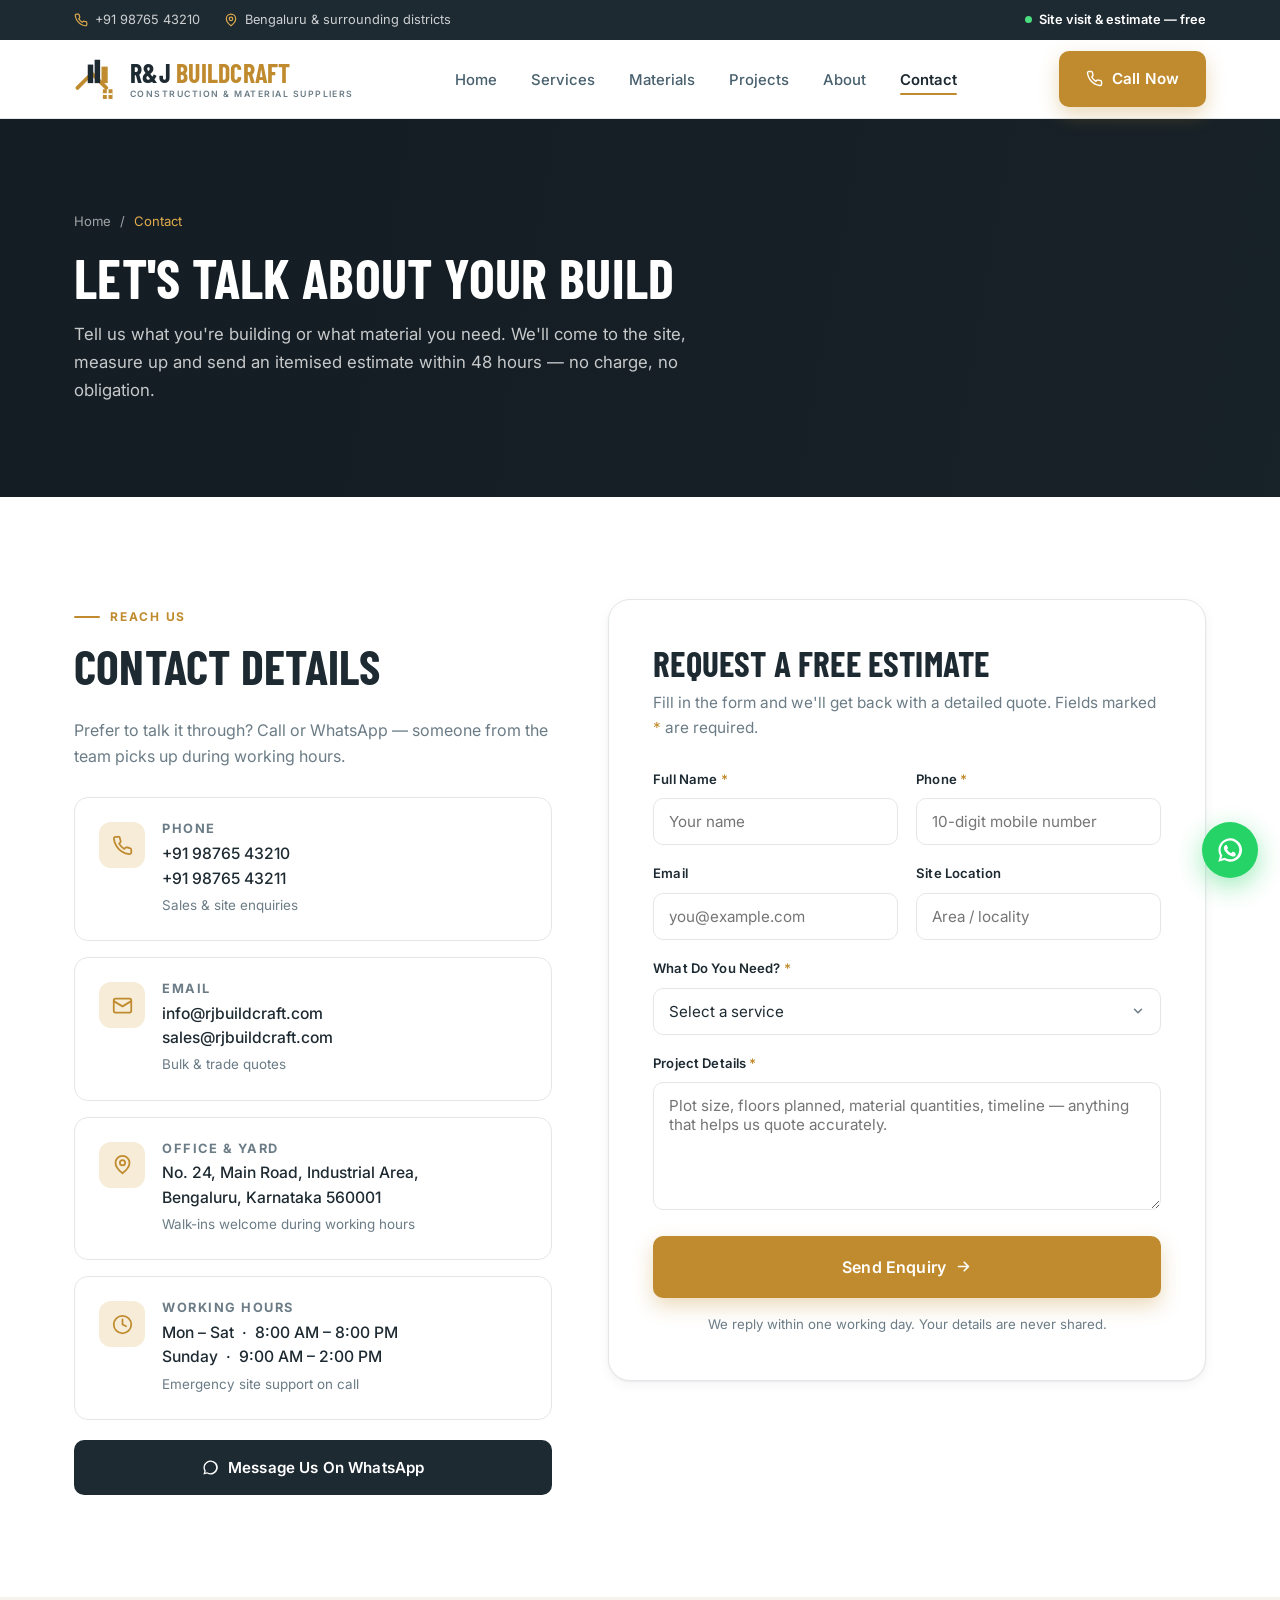
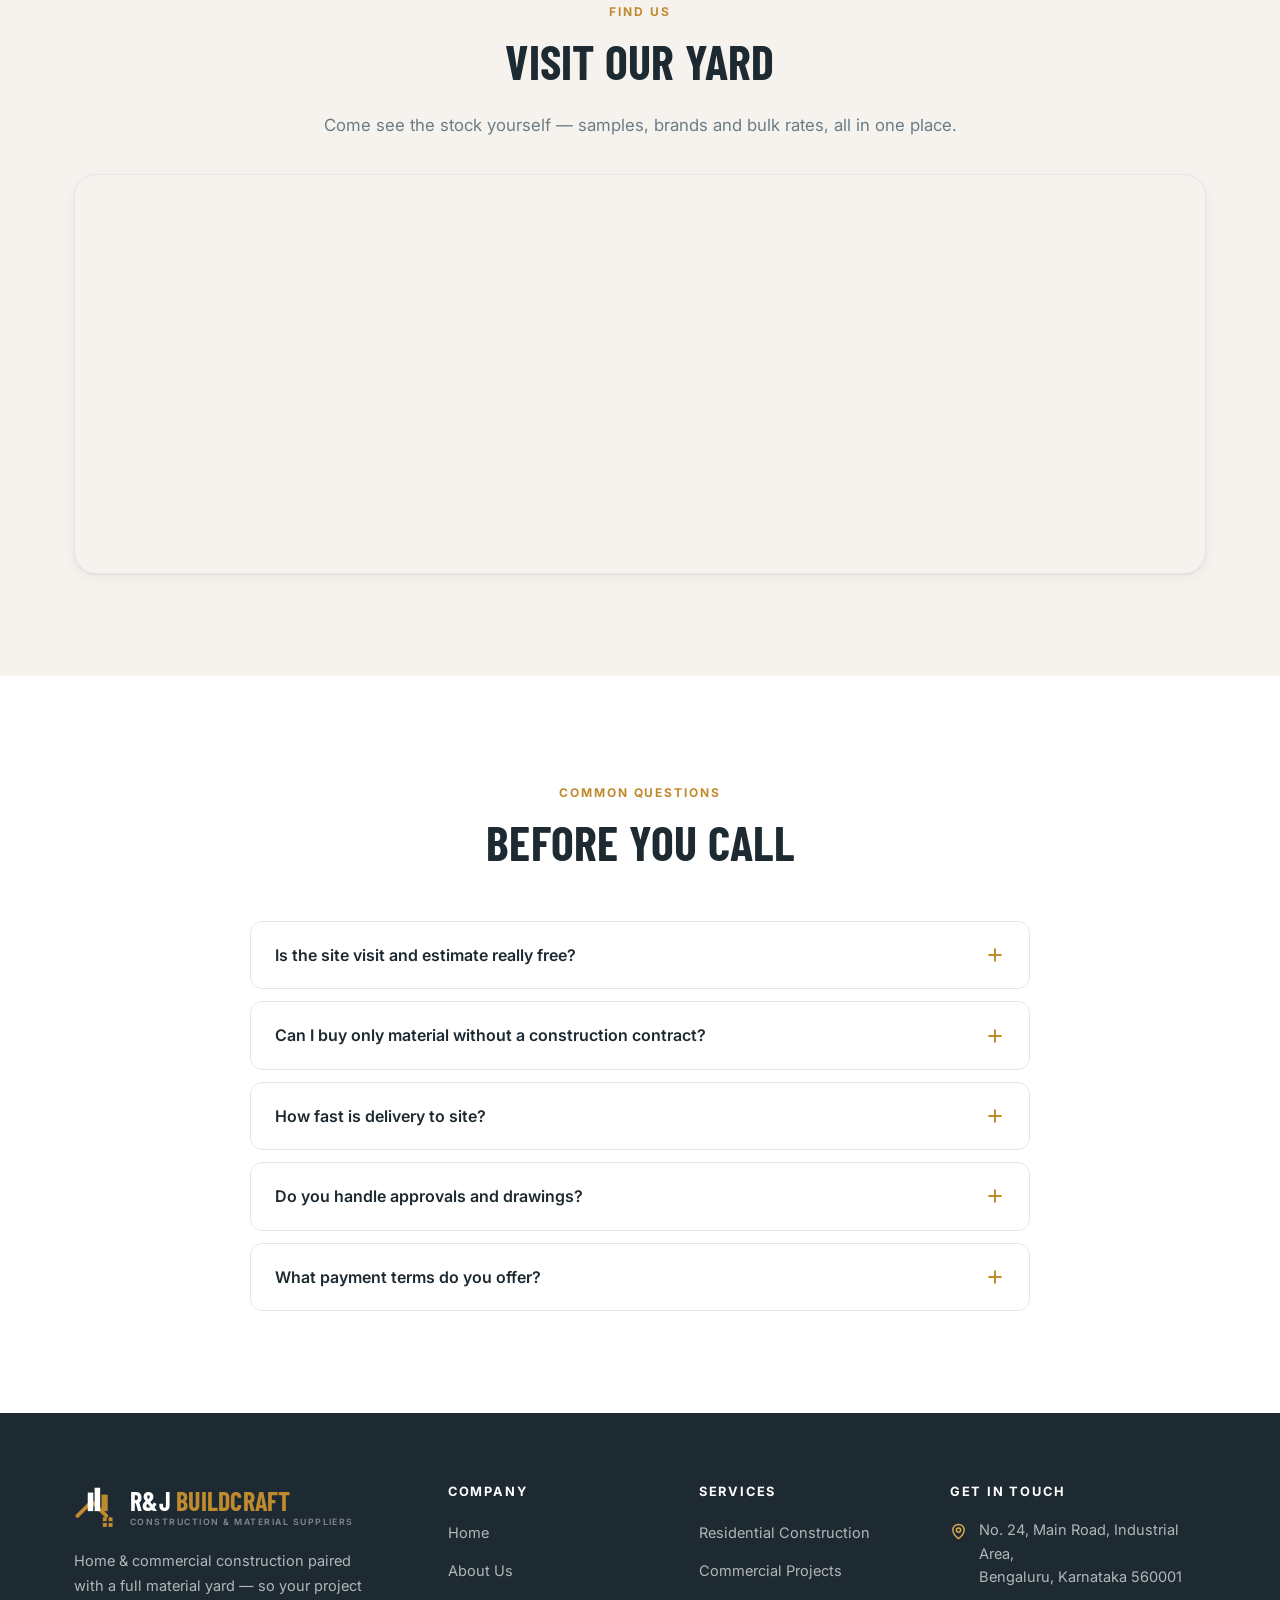
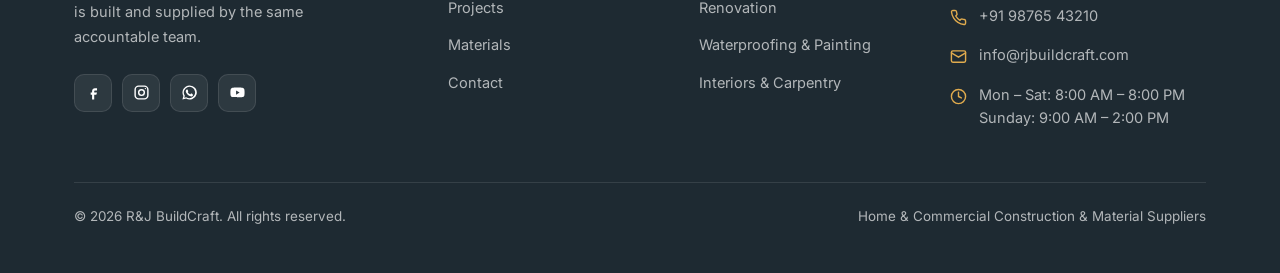
==== contact.html @ 884b58f7 "Add R&J BuildCraft static site (home + contact) Plain HTML/CSS/JS, no build step.  - index.html: her" ====
<!DOCTYPE html>
<html lang="en">
<head>
<meta charset="UTF-8">
<meta name="viewport" content="width=device-width, initial-scale=1">
<title>Contact Us | R&amp;J BuildCraft — Construction &amp; Material Suppliers</title>
<meta name="description" content="Get a free site visit and itemised estimate from R&amp;J BuildCraft. Call, WhatsApp or send us your requirement — construction and material supply across Bengaluru.">
<meta name="theme-color" content="#1E2A32">
<link rel="preconnect" href="https://fonts.googleapis.com">
<link rel="preconnect" href="https://fonts.gstatic.com" crossorigin>
<link href="https://fonts.googleapis.com/css2?family=Barlow+Condensed:wght@600;700&family=Inter:wght@400;500;600;700&display=swap" rel="stylesheet">
<link rel="stylesheet" href="css/style.css">
<link rel="icon" href="data:image/svg+xml,%3Csvg xmlns='http://www.w3.org/2000/svg' viewBox='0 0 64 64'%3E%3Crect width='64' height='64' rx='12' fill='%231E2A32'/%3E%3Cpath d='M10 46 28 26l18 20' stroke='%23C08B2E' stroke-width='6' fill='none' stroke-linejoin='round' stroke-linecap='round'/%3E%3Crect x='24' y='14' width='8' height='24' fill='%23fff'/%3E%3Crect x='36' y='20' width='8' height='18' fill='%23C08B2E'/%3E%3C/svg%3E">
</head>
<body>

<!-- ============ HEADER ============ -->
<header class="header" id="header">
  <div class="topbar">
    <div class="container">
      <div class="topbar-list">
        <a class="topbar-item" href="tel:+919876543210">
          <svg viewBox="0 0 24 24" fill="none" stroke="currentColor" stroke-width="2" stroke-linecap="round" stroke-linejoin="round"><path d="M22 16.92v3a2 2 0 0 1-2.18 2 19.79 19.79 0 0 1-8.63-3.07 19.5 19.5 0 0 1-6-6 19.79 19.79 0 0 1-3.07-8.67A2 2 0 0 1 4.11 2h3a2 2 0 0 1 2 1.72c.13.96.36 1.9.7 2.81a2 2 0 0 1-.45 2.11L8.09 9.91a16 16 0 0 0 6 6l1.27-1.27a2 2 0 0 1 2.11-.45c.9.34 1.85.57 2.81.7A2 2 0 0 1 22 16.92z"/></svg>
          +91 98765 43210
        </a>
        <span class="topbar-item">
          <svg viewBox="0 0 24 24" fill="none" stroke="currentColor" stroke-width="2" stroke-linecap="round" stroke-linejoin="round"><path d="M20 10c0 6-8 12-8 12s-8-6-8-12a8 8 0 0 1 16 0z"/><circle cx="12" cy="10" r="3"/></svg>
          Bengaluru &amp; surrounding districts
        </span>
      </div>
      <span class="topbar-badge"><span class="dot"></span> Site visit &amp; estimate — free</span>
    </div>
  </div>

  <div class="container">
    <nav class="navbar">
      <a class="logo" href="index.html" aria-label="R&amp;J BuildCraft home">
        <svg class="logo-mark" viewBox="0 0 64 64" fill="none" aria-hidden="true">
          <path d="M5 45 26 24l21 21" stroke="#C08B2E" stroke-width="5.5" stroke-linejoin="round" stroke-linecap="round"/>
          <rect x="20" y="11" width="8" height="27" fill="var(--logo-dark)"/>
          <rect x="30" y="4" width="8" height="34" fill="var(--logo-dark)"/>
          <rect x="40" y="14" width="9" height="24" fill="#C08B2E"/>
          <rect x="42" y="47" width="14" height="14" fill="#C08B2E"/>
          <path d="M49 47v14M42 54h14" stroke="#fff" stroke-width="2.5"/>
        </svg>
        <span class="logo-text">
          <span class="logo-name">R&amp;J <span>BuildCraft</span></span>
          <span class="logo-tag">Construction &amp; Material Suppliers</span>
        </span>
      </a>

      <ul class="nav" id="nav" style="list-style:none;margin:0;padding:0">
        <li><a href="index.html">Home</a></li>
        <li><a href="index.html#services">Services</a></li>
        <li><a href="index.html#materials">Materials</a></li>
        <li><a href="index.html#projects">Projects</a></li>
        <li><a href="index.html#about">About</a></li>
        <li><a href="contact.html" class="is-active">Contact</a></li>
      </ul>

      <div class="nav-actions">
        <a class="btn btn--primary" href="tel:+919876543210">
          <svg viewBox="0 0 24 24" fill="none" stroke="currentColor" stroke-width="2" stroke-linecap="round" stroke-linejoin="round"><path d="M22 16.92v3a2 2 0 0 1-2.18 2 19.79 19.79 0 0 1-8.63-3.07 19.5 19.5 0 0 1-6-6 19.79 19.79 0 0 1-3.07-8.67A2 2 0 0 1 4.11 2h3a2 2 0 0 1 2 1.72c.13.96.36 1.9.7 2.81a2 2 0 0 1-.45 2.11L8.09 9.91a16 16 0 0 0 6 6l1.27-1.27a2 2 0 0 1 2.11-.45c.9.34 1.85.57 2.81.7A2 2 0 0 1 22 16.92z"/></svg>
          Call Now
        </a>
        <button class="nav-toggle" id="navToggle" aria-label="Toggle menu" aria-expanded="false" aria-controls="nav">
          <span></span><span></span><span></span>
        </button>
      </div>
    </nav>
  </div>
</header>

<main>

<!-- ============ PAGE HERO ============ -->
<section class="page-hero">
  <div class="container">
    <nav class="crumbs" aria-label="Breadcrumb">
      <a href="index.html">Home</a> / <span>Contact</span>
    </nav>
    <h1>Let's Talk About Your Build</h1>
    <p>Tell us what you're building or what material you need. We'll come to the site, measure up and send an itemised estimate within 48 hours — no charge, no obligation.</p>
  </div>
</section>

<!-- ============ CONTACT ============ -->
<section class="section">
  <div class="container">
    <div class="contact-grid">

      <!-- Left: info -->
      <div class="reveal">
        <span class="eyebrow">Reach Us</span>
        <h2>Contact Details</h2>
        <p style="color:var(--muted);margin-bottom:28px">Prefer to talk it through? Call or WhatsApp — someone from the team picks up during working hours.</p>

        <div class="info-cards">
          <div class="info-card">
            <span class="info-ico"><svg viewBox="0 0 24 24" fill="none" stroke="currentColor" stroke-width="2" stroke-linecap="round" stroke-linejoin="round"><path d="M22 16.92v3a2 2 0 0 1-2.18 2 19.79 19.79 0 0 1-8.63-3.07 19.5 19.5 0 0 1-6-6 19.79 19.79 0 0 1-3.07-8.67A2 2 0 0 1 4.11 2h3a2 2 0 0 1 2 1.72c.13.96.36 1.9.7 2.81a2 2 0 0 1-.45 2.11L8.09 9.91a16 16 0 0 0 6 6l1.27-1.27a2 2 0 0 1 2.11-.45c.9.34 1.85.57 2.81.7A2 2 0 0 1 22 16.92z"/></svg></span>
            <div>
              <h3>Phone</h3>
              <a href="tel:+919876543210">+91 98765 43210</a>
              <a href="tel:+919876543211">+91 98765 43211</a>
              <small>Sales &amp; site enquiries</small>
            </div>
          </div>

          <div class="info-card">
            <span class="info-ico"><svg viewBox="0 0 24 24" fill="none" stroke="currentColor" stroke-width="2" stroke-linecap="round" stroke-linejoin="round"><rect x="2" y="4" width="20" height="16" rx="2"/><path d="m2 7 10 6 10-6"/></svg></span>
            <div>
              <h3>Email</h3>
              <a href="mailto:info@rjbuildcraft.com">info@rjbuildcraft.com</a>
              <a href="mailto:sales@rjbuildcraft.com">sales@rjbuildcraft.com</a>
              <small>Bulk &amp; trade quotes</small>
            </div>
          </div>

          <div class="info-card">
            <span class="info-ico"><svg viewBox="0 0 24 24" fill="none" stroke="currentColor" stroke-width="2" stroke-linecap="round" stroke-linejoin="round"><path d="M20 10c0 6-8 12-8 12s-8-6-8-12a8 8 0 0 1 16 0z"/><circle cx="12" cy="10" r="3"/></svg></span>
            <div>
              <h3>Office &amp; Yard</h3>
              <p>No. 24, Main Road, Industrial Area,<br>Bengaluru, Karnataka 560001</p>
              <small>Walk-ins welcome during working hours</small>
            </div>
          </div>

          <div class="info-card">
            <span class="info-ico"><svg viewBox="0 0 24 24" fill="none" stroke="currentColor" stroke-width="2" stroke-linecap="round" stroke-linejoin="round"><circle cx="12" cy="12" r="10"/><path d="M12 6v6l4 2"/></svg></span>
            <div>
              <h3>Working Hours</h3>
              <p>Mon – Sat &nbsp;·&nbsp; 8:00 AM – 8:00 PM<br>Sunday &nbsp;·&nbsp; 9:00 AM – 2:00 PM</p>
              <small>Emergency site support on call</small>
            </div>
          </div>
        </div>

        <a class="btn btn--dark btn--block" href="https://wa.me/919876543210?text=Hi%20R%26J%20BuildCraft%2C%20I%27d%20like%20an%20estimate." target="_blank" rel="noopener" style="margin-top:20px">
          <svg viewBox="0 0 24 24" fill="currentColor"><path d="M12 2a10 10 0 0 0-8.6 15L2 22l5.2-1.4A10 10 0 1 0 12 2zm0 18a8 8 0 0 1-4.1-1.1l-.3-.2-3 .8.8-2.9-.2-.3A8 8 0 1 1 12 20z"/></svg>
          Message Us On WhatsApp
        </a>
      </div>

      <!-- Right: form -->
      <div class="form-wrap reveal">
        <div class="form-success" id="formSuccess" role="status">
          <svg viewBox="0 0 24 24" fill="none" stroke="currentColor" stroke-width="2" stroke-linecap="round" stroke-linejoin="round"><circle cx="12" cy="12" r="10"/><path d="m8 12 3 3 5-6"/></svg>
          <h3>Enquiry Received</h3>
          <p>Thanks — we've got your details. Our team will call you back within one working day.</p>
        </div>

        <h2>Request A Free Estimate</h2>
        <p>Fill in the form and we'll get back with a detailed quote. Fields marked <span style="color:var(--gold)">*</span> are required.</p>

        <form id="enquiryForm" novalidate>
          <div class="form-row">
            <div class="field">
              <label for="name">Full Name <span class="req">*</span></label>
              <input type="text" id="name" name="name" placeholder="Your name" autocomplete="name">
              <span class="err">Please enter your name.</span>
            </div>
            <div class="field">
              <label for="phone">Phone <span class="req">*</span></label>
              <input type="tel" id="phone" name="phone" placeholder="10-digit mobile number" autocomplete="tel">
              <span class="err">Enter a valid 10-digit mobile number.</span>
            </div>
          </div>

          <div class="form-row">
            <div class="field">
              <label for="email">Email</label>
              <input type="email" id="email" name="email" placeholder="you@example.com" autocomplete="email">
              <span class="err">That email doesn't look right.</span>
            </div>
            <div class="field">
              <label for="location">Site Location</label>
              <input type="text" id="location" name="location" placeholder="Area / locality">
              <span class="err">Please enter a location.</span>
            </div>
          </div>

          <div class="field">
            <label for="service">What Do You Need? <span class="req">*</span></label>
            <select id="service" name="service">
              <option value="">Select a service</option>
              <optgroup label="Construction">
                <option>Residential Construction</option>
                <option>Commercial Project</option>
                <option>Renovation &amp; Remodelling</option>
                <option>Waterproofing &amp; Painting</option>
                <option>Electrical &amp; Plumbing</option>
                <option>Interiors &amp; Carpentry</option>
              </optgroup>
              <optgroup label="Material Supply">
                <option>Cement</option>
                <option>Tiling</option>
                <option>Paint &amp; Primers</option>
                <option>Waterproofing Chemicals</option>
                <option>Plywood, MDF &amp; HDHMR</option>
                <option>Adhesives &amp; Fevicol</option>
                <option>Wires, MCB &amp; DB Boards</option>
                <option>Kitchen Sinks &amp; Faucets</option>
                <option>Sanitary &amp; Bath Fittings</option>
                <option>Switches &amp; Sockets</option>
                <option>Hinges, Channels &amp; Handles</option>
                <option>Kitchen Systems &amp; Accessories</option>
                <option>Wardrobe &amp; Bed Fittings</option>
                <option>Door Locks &amp; Hardware</option>
                <option>Conduits &amp; GI Boxes</option>
                <option>Lighting</option>
                <option>CPVC Pipes &amp; Overhead Tanks</option>
                <option>Ceiling Fans &amp; Exhaust</option>
                <option>Power Tools &amp; Accessories</option>
                <option>CCTV &amp; Surveillance</option>
                <option>Appliances &amp; Power Backup</option>
                <option>General Hardware &amp; Tools</option>
                <option>Safety Tools &amp; Workwear</option>
                <option>Glass Door Hardware</option>
              </optgroup>
              <option>Something else</option>
            </select>
            <span class="err">Please choose what you need.</span>
          </div>

          <div class="field">
            <label for="message">Project Details <span class="req">*</span></label>
            <textarea id="message" name="message" placeholder="Plot size, floors planned, material quantities, timeline — anything that helps us quote accurately."></textarea>
            <span class="err">Tell us a little about the requirement.</span>
          </div>

          <button type="submit" class="btn btn--primary btn--lg btn--block" id="submitBtn">
            Send Enquiry
            <svg viewBox="0 0 24 24" fill="none" stroke="currentColor" stroke-width="2.4" stroke-linecap="round" stroke-linejoin="round"><path d="M5 12h14M13 6l6 6-6 6"/></svg>
          </button>
          <p class="form-note">We reply within one working day. Your details are never shared.</p>
        </form>
      </div>
    </div>
  </div>
</section>

<!-- ============ MAP ============ -->
<section class="section section--sand" style="padding-top:0;padding-bottom:clamp(64px,8vw,110px)">
  <div class="container">
    <div class="section-head center reveal" style="margin-bottom:34px">
      <span class="eyebrow">Find Us</span>
      <h2>Visit Our Yard</h2>
      <p>Come see the stock yourself — samples, brands and bulk rates, all in one place.</p>
    </div>
    <div class="map-wrap reveal">
      <iframe
        title="R&amp;J BuildCraft location map"
        src="https://www.google.com/maps?q=Bengaluru%2C%20Karnataka&output=embed"
        loading="lazy"
        referrerpolicy="no-referrer-when-downgrade"></iframe>
    </div>
  </div>
</section>

<!-- ============ FAQ ============ -->
<section class="section">
  <div class="container">
    <div class="section-head center reveal">
      <span class="eyebrow">Common Questions</span>
      <h2>Before You Call</h2>
    </div>

    <div class="faq reveal">
      <div class="faq-item">
        <button class="faq-q" type="button">
          Is the site visit and estimate really free?
          <svg viewBox="0 0 24 24" fill="none" stroke="currentColor" stroke-width="2.4" stroke-linecap="round"><path d="M12 5v14M5 12h14"/></svg>
        </button>
        <div class="faq-a"><p>Yes. We visit the site, take measurements and send a full itemised estimate at no cost. You only pay once you decide to go ahead.</p></div>
      </div>

      <div class="faq-item">
        <button class="faq-q" type="button">
          Can I buy only material without a construction contract?
          <svg viewBox="0 0 24 24" fill="none" stroke="currentColor" stroke-width="2.4" stroke-linecap="round"><path d="M12 5v14M5 12h14"/></svg>
        </button>
        <div class="faq-a"><p>Absolutely. All 24 categories are available for standalone supply, whether it's a single bag of cement or a full-site monthly contract. Contractors get dedicated bulk slabs.</p></div>
      </div>

      <div class="faq-item">
        <button class="faq-q" type="button">
          How fast is delivery to site?
          <svg viewBox="0 0 24 24" fill="none" stroke="currentColor" stroke-width="2.4" stroke-linecap="round"><path d="M12 5v14M5 12h14"/></svg>
        </button>
        <div class="faq-a"><p>Within the city, orders placed before 3 PM usually reach site the same day. Outside the city limits it's next working day. Large or made-to-order items are confirmed at the time of booking.</p></div>
      </div>

      <div class="faq-item">
        <button class="faq-q" type="button">
          Do you handle approvals and drawings?
          <svg viewBox="0 0 24 24" fill="none" stroke="currentColor" stroke-width="2.4" stroke-linecap="round"><path d="M12 5v14M5 12h14"/></svg>
        </button>
        <div class="faq-a"><p>We work with empanelled architects and structural engineers for drawings, and we can coordinate the local authority approval process on your behalf as part of a turnkey contract.</p></div>
      </div>

      <div class="faq-item">
        <button class="faq-q" type="button">
          What payment terms do you offer?
          <svg viewBox="0 0 24 24" fill="none" stroke="currentColor" stroke-width="2.4" stroke-linecap="round"><path d="M12 5v14M5 12h14"/></svg>
        </button>
        <div class="faq-a"><p>Construction contracts run on stage-wise milestone payments agreed upfront. Material supply is pay-on-delivery, with credit terms available for registered trade accounts.</p></div>
      </div>
    </div>
  </div>
</section>

</main>

<!-- ============ FOOTER ============ -->
<footer class="footer">
  <div class="container">
    <div class="footer-grid">
      <div>
        <a class="logo" href="index.html">
          <svg class="logo-mark" viewBox="0 0 64 64" fill="none" aria-hidden="true">
            <path d="M5 45 26 24l21 21" stroke="#C08B2E" stroke-width="5.5" stroke-linejoin="round" stroke-linecap="round"/>
            <rect x="20" y="11" width="8" height="27" fill="var(--logo-dark)"/>
            <rect x="30" y="4" width="8" height="34" fill="var(--logo-dark)"/>
            <rect x="40" y="14" width="9" height="24" fill="#C08B2E"/>
            <rect x="42" y="47" width="14" height="14" fill="#C08B2E"/>
            <path d="M49 47v14M42 54h14" stroke="#1E2A32" stroke-width="2.5"/>
          </svg>
          <span class="logo-text">
            <span class="logo-name">R&amp;J <span>BuildCraft</span></span>
            <span class="logo-tag">Construction &amp; Material Suppliers</span>
          </span>
        </a>
        <p class="footer-about">Home &amp; commercial construction paired with a full material yard — so your project is built and supplied by the same accountable team.</p>
        <div class="socials">
          <a href="#" aria-label="Facebook"><svg viewBox="0 0 24 24" fill="currentColor"><path d="M14 9h3V6h-3c-2.2 0-4 1.8-4 4v2H8v3h2v7h3v-7h3l1-3h-4v-2c0-.6.4-1 1-1z"/></svg></a>
          <a href="#" aria-label="Instagram"><svg viewBox="0 0 24 24" fill="none" stroke="currentColor" stroke-width="2"><rect x="3" y="3" width="18" height="18" rx="5"/><circle cx="12" cy="12" r="4"/><circle cx="17.5" cy="6.5" r="1" fill="currentColor" stroke="none"/></svg></a>
          <a href="https://wa.me/919876543210" aria-label="WhatsApp"><svg viewBox="0 0 24 24" fill="currentColor"><path d="M12 2a10 10 0 0 0-8.6 15L2 22l5.2-1.4A10 10 0 1 0 12 2zm0 18a8 8 0 0 1-4.1-1.1l-.3-.2-3 .8.8-2.9-.2-.3A8 8 0 1 1 12 20zm4.4-5.8c-.2-.1-1.4-.7-1.6-.8s-.4-.1-.6.1-.6.8-.8 1-.3.2-.6 0a6.6 6.6 0 0 1-3.2-2.8c-.2-.4.2-.4.6-1.2.1-.1 0-.3 0-.4l-.8-1.9c-.2-.4-.4-.4-.6-.4h-.5a1 1 0 0 0-.7.3 3 3 0 0 0-.9 2.2 5.2 5.2 0 0 0 1.1 2.7 11.8 11.8 0 0 0 4.5 4c1.5.6 2.1.7 2.9.6a2.5 2.5 0 0 0 1.6-1.2 2 2 0 0 0 .1-1.1c0-.1-.2-.2-.5-.3z"/></svg></a>
          <a href="#" aria-label="YouTube"><svg viewBox="0 0 24 24" fill="currentColor"><path d="M22 12s0-3.2-.4-4.7a2.5 2.5 0 0 0-1.8-1.8C18.3 5 12 5 12 5s-6.3 0-7.8.5a2.5 2.5 0 0 0-1.8 1.8C2 8.8 2 12 2 12s0 3.2.4 4.7a2.5 2.5 0 0 0 1.8 1.8C5.7 19 12 19 12 19s6.3 0 7.8-.5a2.5 2.5 0 0 0 1.8-1.8C22 15.2 22 12 22 12zM10 15V9l5 3z"/></svg></a>
        </div>
      </div>

      <div>
        <h4>Company</h4>
        <ul class="footer-links">
          <li><a href="index.html">Home</a></li>
          <li><a href="index.html#about">About Us</a></li>
          <li><a href="index.html#projects">Projects</a></li>
          <li><a href="index.html#materials">Materials</a></li>
          <li><a href="contact.html">Contact</a></li>
        </ul>
      </div>

      <div>
        <h4>Services</h4>
        <ul class="footer-links">
          <li><a href="index.html#services">Residential Construction</a></li>
          <li><a href="index.html#services">Commercial Projects</a></li>
          <li><a href="index.html#services">Renovation</a></li>
          <li><a href="index.html#services">Waterproofing &amp; Painting</a></li>
          <li><a href="index.html#services">Interiors &amp; Carpentry</a></li>
        </ul>
      </div>

      <div>
        <h4>Get In Touch</h4>
        <ul class="footer-contact">
          <li>
            <svg viewBox="0 0 24 24" fill="none" stroke="currentColor" stroke-width="2" stroke-linecap="round" stroke-linejoin="round"><path d="M20 10c0 6-8 12-8 12s-8-6-8-12a8 8 0 0 1 16 0z"/><circle cx="12" cy="10" r="3"/></svg>
            <span>No. 24, Main Road, Industrial Area,<br>Bengaluru, Karnataka 560001</span>
          </li>
          <li>
            <svg viewBox="0 0 24 24" fill="none" stroke="currentColor" stroke-width="2" stroke-linecap="round" stroke-linejoin="round"><path d="M22 16.92v3a2 2 0 0 1-2.18 2 19.79 19.79 0 0 1-8.63-3.07 19.5 19.5 0 0 1-6-6 19.79 19.79 0 0 1-3.07-8.67A2 2 0 0 1 4.11 2h3a2 2 0 0 1 2 1.72c.13.96.36 1.9.7 2.81a2 2 0 0 1-.45 2.11L8.09 9.91a16 16 0 0 0 6 6l1.27-1.27a2 2 0 0 1 2.11-.45c.9.34 1.85.57 2.81.7A2 2 0 0 1 22 16.92z"/></svg>
            <a href="tel:+919876543210">+91 98765 43210</a>
          </li>
          <li>
            <svg viewBox="0 0 24 24" fill="none" stroke="currentColor" stroke-width="2" stroke-linecap="round" stroke-linejoin="round"><rect x="2" y="4" width="20" height="16" rx="2"/><path d="m2 7 10 6 10-6"/></svg>
            <a href="mailto:info@rjbuildcraft.com">info@rjbuildcraft.com</a>
          </li>
          <li>
            <svg viewBox="0 0 24 24" fill="none" stroke="currentColor" stroke-width="2" stroke-linecap="round" stroke-linejoin="round"><circle cx="12" cy="12" r="10"/><path d="M12 6v6l4 2"/></svg>
            <span>Mon – Sat: 8:00 AM – 8:00 PM<br>Sunday: 9:00 AM – 2:00 PM</span>
          </li>
        </ul>
      </div>
    </div>

    <div class="footer-bottom">
      <span>&copy; <span id="year">2026</span> R&amp;J BuildCraft. All rights reserved.</span>
      <span>Home &amp; Commercial Construction &amp; Material Suppliers</span>
    </div>
  </div>
</footer>

<a class="float-wa" href="https://wa.me/919876543210?text=Hi%20R%26J%20BuildCraft%2C%20I%27d%20like%20an%20estimate." target="_blank" rel="noopener" aria-label="Chat on WhatsApp">
  <svg viewBox="0 0 24 24" fill="currentColor"><path d="M12 2a10 10 0 0 0-8.6 15L2 22l5.2-1.4A10 10 0 1 0 12 2zm0 18a8 8 0 0 1-4.1-1.1l-.3-.2-3 .8.8-2.9-.2-.3A8 8 0 1 1 12 20zm4.4-5.8c-.2-.1-1.4-.7-1.6-.8s-.4-.1-.6.1-.6.8-.8 1-.3.2-.6 0a6.6 6.6 0 0 1-3.2-2.8c-.2-.4.2-.4.6-1.2.1-.1 0-.3 0-.4l-.8-1.9c-.2-.4-.4-.4-.6-.4h-.5a1 1 0 0 0-.7.3 3 3 0 0 0-.9 2.2 5.2 5.2 0 0 0 1.1 2.7 11.8 11.8 0 0 0 4.5 4c1.5.6 2.1.7 2.9.6a2.5 2.5 0 0 0 1.6-1.2 2 2 0 0 0 .1-1.1c0-.1-.2-.2-.5-.3z"/></svg>
</a>

<script src="js/main.js"></script>
</body>
</html>
---- css/style.css ----
/* ==========================================================================
   R&J BuildCraft — Home & Commercial Construction & Material Suppliers
   ========================================================================== */

/* ---------- Tokens ---------- */
:root{
  --ink:#1E2A32;
  --ink-2:#2C3B45;
  --ink-3:#48606E;
  --muted:#6B7C86;
  --line:#E3E7EA;
  --sand:#F6F3EE;
  --sand-2:#FBF9F6;
  --white:#FFFFFF;

  --gold:#C08B2E;
  --gold-2:#E0AB4E;
  --gold-soft:#F7ECD8;

  --radius:14px;
  --radius-lg:22px;
  --shadow-sm:0 1px 2px rgba(30,42,50,.06), 0 4px 12px rgba(30,42,50,.05);
  --shadow:0 4px 10px rgba(30,42,50,.06), 0 18px 40px rgba(30,42,50,.10);
  --shadow-lg:0 10px 24px rgba(30,42,50,.10), 0 30px 70px rgba(30,42,50,.14);

  --container:1180px;
  --header-h:78px;

  --sans:'Inter', -apple-system, BlinkMacSystemFont, 'Segoe UI', Roboto, Helvetica, Arial, sans-serif;
  --display:'Barlow Condensed', 'Inter', -apple-system, BlinkMacSystemFont, sans-serif;

  --ease:cubic-bezier(.22,.61,.36,1);
}

*,*::before,*::after{box-sizing:border-box}

html{scroll-behavior:smooth; -webkit-text-size-adjust:100%}

body{
  margin:0;
  font-family:var(--sans);
  font-size:16px;
  line-height:1.65;
  color:var(--ink-2);
  background:var(--white);
  -webkit-font-smoothing:antialiased;
  overflow-x:hidden;
}

img{max-width:100%; display:block}
a{color:inherit; text-decoration:none}
button{font:inherit; cursor:pointer}

h1,h2,h3,h4{
  font-family:var(--display);
  color:var(--ink);
  font-weight:700;
  line-height:1.08;
  letter-spacing:.005em;
  margin:0 0 .5em;
  text-transform:uppercase;
}
h1{font-size:clamp(2.6rem, 6vw, 4.4rem)}
h2{font-size:clamp(2rem, 4vw, 3rem)}
h3{font-size:1.3rem; text-transform:none; letter-spacing:0; font-family:var(--sans); font-weight:700}
p{margin:0 0 1rem}

::selection{background:var(--gold); color:#fff}

/* ---------- Layout helpers ---------- */
.container{
  width:100%;
  max-width:var(--container);
  margin-inline:auto;
  padding-inline:24px;
}
.section{padding-block:clamp(64px, 8vw, 110px)}
.section--sand{background:var(--sand)}
.section--tint{background:linear-gradient(180deg,#fff 0%, var(--sand-2) 100%)}

.eyebrow{
  display:inline-flex; align-items:center; gap:10px;
  font-size:.75rem; font-weight:700; letter-spacing:.16em; text-transform:uppercase;
  color:var(--gold); margin-bottom:14px;
}
.eyebrow::before{content:""; width:26px; height:2px; background:var(--gold); border-radius:2px}

.section-head{max-width:660px; margin-bottom:52px}
.section-head.center{margin-inline:auto; text-align:center}
.section-head.center .eyebrow::before{display:none}
.section-head p{color:var(--muted); font-size:1.05rem; margin-bottom:0}

.lead{font-size:1.1rem; color:var(--ink-3)}

/* ---------- Buttons ---------- */
.btn{
  display:inline-flex; align-items:center; justify-content:center; gap:9px;
  padding:14px 26px;
  border-radius:10px;
  border:1.5px solid transparent;
  font-weight:600; font-size:.95rem; letter-spacing:.01em;
  transition:transform .25s var(--ease), box-shadow .25s var(--ease), background .2s, color .2s, border-color .2s;
  white-space:nowrap;
}
.btn svg{width:17px; height:17px; flex:none}
.btn:hover{transform:translateY(-2px)}
.btn--primary{background:var(--gold); color:#fff; box-shadow:0 8px 20px rgba(192,139,46,.32)}
.btn--primary:hover{background:#AE7C25; box-shadow:0 12px 28px rgba(192,139,46,.4)}
.btn--dark{background:var(--ink); color:#fff}
.btn--dark:hover{background:#121b21}
.btn--ghost{border-color:rgba(255,255,255,.4); color:#fff}
.btn--ghost:hover{background:rgba(255,255,255,.12); border-color:#fff}
.btn--outline{border-color:var(--line); color:var(--ink); background:#fff}
.btn--outline:hover{border-color:var(--gold); color:var(--gold)}
.btn--lg{padding:17px 34px; font-size:1rem}
.btn--block{width:100%}

/* ---------- Header ---------- */
.header{
  position:sticky; top:0; z-index:100;
  background:rgba(255,255,255,.92);
  backdrop-filter:saturate(180%) blur(14px);
  -webkit-backdrop-filter:saturate(180%) blur(14px);
  border-bottom:1px solid var(--line);
  transition:box-shadow .3s var(--ease);
}
.header.is-stuck{box-shadow:0 6px 24px rgba(30,42,50,.09)}

.topbar{
  background:var(--ink);
  color:rgba(255,255,255,.78);
  font-size:.8rem;
}
.topbar .container{
  display:flex; align-items:center; justify-content:space-between; gap:18px;
  min-height:40px; flex-wrap:wrap;
}
.topbar a{transition:color .2s}
.topbar a:hover{color:var(--gold-2)}
.topbar-list{display:flex; align-items:center; gap:24px; flex-wrap:wrap}
.topbar-item{display:inline-flex; align-items:center; gap:7px}
.topbar-item svg{width:14px; height:14px; color:var(--gold-2); flex:none}
.topbar-badge{
  display:inline-flex; align-items:center; gap:7px;
  color:#fff; font-weight:600;
}
.topbar-badge .dot{
  width:7px; height:7px; border-radius:50%; background:#4ADE80;
  box-shadow:0 0 0 0 rgba(74,222,128,.7); animation:pulse 2s infinite;
}
@keyframes pulse{
  70%{box-shadow:0 0 0 8px rgba(74,222,128,0)}
  100%{box-shadow:0 0 0 0 rgba(74,222,128,0)}
}

.navbar{
  display:flex; align-items:center; justify-content:space-between; gap:20px;
  min-height:var(--header-h);
}

/* Logo */
.logo{display:flex; align-items:center; gap:12px}
.logo-mark{width:44px; height:44px; flex:none}
.logo-text{display:flex; flex-direction:column; line-height:1}
.logo-name{
  font-family:var(--display); font-size:1.62rem; font-weight:700;
  text-transform:uppercase; letter-spacing:.01em; color:var(--ink);
}
.logo-name span{color:var(--gold)}
.logo-tag{
  font-size:.545rem; letter-spacing:.17em; text-transform:uppercase;
  color:var(--muted); font-weight:600; margin-top:4px;
}

/* Nav */
.nav{display:flex; align-items:center; gap:4px}
.nav a{
  position:relative;
  padding:10px 15px; border-radius:8px;
  font-size:.93rem; font-weight:500; color:var(--ink-3);
  transition:color .2s, background .2s;
}
.nav a::after{
  content:""; position:absolute; left:15px; right:15px; bottom:4px; height:2px;
  background:var(--gold); border-radius:2px;
  transform:scaleX(0); transform-origin:left; transition:transform .28s var(--ease);
}
.nav a:hover{color:var(--ink)}
.nav a:hover::after,
.nav a.is-active::after{transform:scaleX(1)}
.nav a.is-active{color:var(--ink); font-weight:600}

.nav-actions{display:flex; align-items:center; gap:12px}

.nav-toggle{
  display:none; width:44px; height:44px;
  border:1px solid var(--line); border-radius:10px; background:#fff;
  align-items:center; justify-content:center; flex-direction:column; gap:5px;
}
.nav-toggle span{
  display:block; width:19px; height:2px; background:var(--ink); border-radius:2px;
  transition:transform .3s var(--ease), opacity .2s;
}
.nav-toggle.is-open span:nth-child(1){transform:translateY(7px) rotate(45deg)}
.nav-toggle.is-open span:nth-child(2){opacity:0}
.nav-toggle.is-open span:nth-child(3){transform:translateY(-7px) rotate(-45deg)}

/* ---------- Hero ---------- */
.hero{
  position:relative;
  min-height:clamp(560px, 82vh, 760px);
  display:flex; align-items:center;
  background:var(--ink);
  color:#fff;
  overflow:hidden;
}
.hero-bg{
  position:absolute; inset:0;
  background:
    linear-gradient(105deg, rgba(20,29,35,.96) 0%, rgba(20,29,35,.86) 42%, rgba(20,29,35,.52) 100%),
    url('https://images.unsplash.com/photo-1541888946425-d81bb19240f5?auto=format&fit=crop&w=1920&q=80') center/cover no-repeat,
    var(--ink);
}
.hero-grid-lines{
  position:absolute; inset:0; opacity:.35;
  background-image:
    linear-gradient(rgba(255,255,255,.05) 1px, transparent 1px),
    linear-gradient(90deg, rgba(255,255,255,.05) 1px, transparent 1px);
  background-size:64px 64px;
  mask-image:linear-gradient(90deg,#000 0%, transparent 70%);
  -webkit-mask-image:linear-gradient(90deg,#000 0%, transparent 70%);
}
.hero .container{position:relative; z-index:2; padding-block:70px}
.hero-inner{max-width:720px}
.hero h1{color:#fff; margin-bottom:22px}
.hero h1 em{font-style:normal; color:var(--gold-2); display:block}
.hero-sub{
  font-size:1.12rem; color:rgba(255,255,255,.78);
  max-width:560px; margin-bottom:34px;
}
.hero-pill{
  display:inline-flex; align-items:center; gap:10px;
  padding:8px 16px 8px 10px; border-radius:100px;
  background:rgba(255,255,255,.08); border:1px solid rgba(255,255,255,.16);
  font-size:.82rem; font-weight:600; letter-spacing:.04em; color:#fff;
  margin-bottom:26px; backdrop-filter:blur(6px);
}
.hero-pill b{
  background:var(--gold); color:#fff; padding:3px 10px; border-radius:100px;
  font-size:.7rem; letter-spacing:.09em; text-transform:uppercase;
}
.hero-cta{display:flex; flex-wrap:wrap; gap:14px; margin-bottom:46px}
.hero-points{
  display:flex; flex-wrap:wrap; gap:12px 30px;
  padding-top:30px; border-top:1px solid rgba(255,255,255,.14);
}
.hero-point{
  display:flex; align-items:center; gap:9px;
  font-size:.92rem; color:rgba(255,255,255,.85);
}
.hero-point svg{width:18px; height:18px; color:var(--gold-2); flex:none}

/* ---------- Stats strip ---------- */
.stats{
  position:relative; z-index:5;
  margin-top:-56px;
}
.stats-grid{
  display:grid; grid-template-columns:repeat(4,1fr);
  background:#fff; border-radius:var(--radius-lg);
  box-shadow:var(--shadow-lg);
  overflow:hidden;
}
.stat{padding:34px 26px; text-align:center; border-right:1px solid var(--line)}
.stat:last-child{border-right:0}
.stat-num{
  font-family:var(--display); font-size:2.9rem; font-weight:700;
  color:var(--ink); line-height:1;
}
.stat-num span{color:var(--gold)}
.stat-label{
  font-size:.78rem; letter-spacing:.11em; text-transform:uppercase;
  color:var(--muted); font-weight:600; margin-top:9px;
}

/* ---------- About ---------- */
.about-grid{
  display:grid; grid-template-columns:1.05fr 1fr; gap:64px; align-items:center;
}
.about-media{position:relative}
.about-img{
  border-radius:var(--radius-lg); overflow:hidden;
  box-shadow:var(--shadow-lg);
  aspect-ratio:4/3.4;
  background:var(--ink-3) url('https://images.unsplash.com/photo-1503387762-592deb58ef4e?auto=format&fit=crop&w=1200&q=80') center/cover no-repeat;
}
.about-badge{
  position:absolute; right:-18px; bottom:-26px;
  background:var(--gold); color:#fff;
  padding:24px 28px; border-radius:var(--radius);
  box-shadow:0 18px 40px rgba(192,139,46,.38);
  max-width:210px;
}
.about-badge .n{
  font-family:var(--display); font-size:2.6rem; line-height:1; font-weight:700;
}
.about-badge .t{font-size:.82rem; line-height:1.4; opacity:.95; margin-top:6px}

.check-list{list-style:none; margin:26px 0 30px; padding:0; display:grid; gap:14px}
.check-list li{display:flex; gap:13px; align-items:flex-start; font-size:.98rem}
.check-list svg{
  width:21px; height:21px; flex:none; margin-top:2px; color:var(--gold);
}
.check-list b{color:var(--ink); display:block; font-size:1rem}
.check-list span{color:var(--muted); font-size:.9rem}

/* ---------- Service cards ---------- */
.cards{display:grid; grid-template-columns:repeat(3,1fr); gap:26px}
.card{
  position:relative;
  background:#fff; border:1px solid var(--line); border-radius:var(--radius-lg);
  padding:34px 30px 32px;
  transition:transform .35s var(--ease), box-shadow .35s var(--ease), border-color .3s;
  overflow:hidden;
}
.card::before{
  content:""; position:absolute; top:0; left:0; right:0; height:3px;
  background:linear-gradient(90deg, var(--gold), var(--gold-2));
  transform:scaleX(0); transform-origin:left;
  transition:transform .4s var(--ease);
}
.card:hover{transform:translateY(-6px); box-shadow:var(--shadow); border-color:transparent}
.card:hover::before{transform:scaleX(1)}
.card-icon{
  width:56px; height:56px; border-radius:14px;
  background:var(--gold-soft); color:var(--gold);
  display:grid; place-items:center; margin-bottom:20px;
  transition:background .3s, color .3s, transform .35s var(--ease);
}
.card-icon svg{width:27px; height:27px}
.card:hover .card-icon{background:var(--gold); color:#fff; transform:rotate(-6deg) scale(1.05)}
.card h3{margin-bottom:9px}
.card p{color:var(--muted); font-size:.93rem; margin-bottom:16px}
.card-tags{display:flex; flex-wrap:wrap; gap:7px}
.tag{
  font-size:.73rem; font-weight:600; letter-spacing:.03em;
  padding:5px 11px; border-radius:100px;
  background:var(--sand); color:var(--ink-3);
}

/* ---------- Materials ---------- */
.materials-bar{
  display:flex; align-items:center; justify-content:space-between; gap:20px;
  flex-wrap:wrap; margin-bottom:30px;
}
.search-box{
  position:relative; flex:1 1 300px; max-width:380px;
}
.search-box svg{
  position:absolute; left:16px; top:50%; transform:translateY(-50%);
  width:18px; height:18px; color:var(--muted); pointer-events:none;
}
.search-box input{
  width:100%; padding:14px 16px 14px 46px;
  border:1px solid var(--line); border-radius:10px;
  font-family:inherit; font-size:.94rem; color:var(--ink);
  background:#fff; transition:border-color .2s, box-shadow .2s;
}
.search-box input:focus{
  outline:none; border-color:var(--gold);
  box-shadow:0 0 0 4px rgba(192,139,46,.13);
}
.materials-count{font-size:.88rem; color:var(--muted)}
.materials-count b{color:var(--ink)}

.material-grid{
  display:grid; grid-template-columns:repeat(auto-fill, minmax(215px,1fr)); gap:14px;
}
.material{
  display:flex; align-items:center; gap:13px;
  padding:16px 18px;
  background:#fff; border:1px solid var(--line); border-radius:12px;
  transition:transform .25s var(--ease), box-shadow .25s var(--ease), border-color .25s;
}
.material:hover{
  transform:translateY(-3px); border-color:var(--gold);
  box-shadow:var(--shadow-sm);
}
.material-ico{
  width:38px; height:38px; flex:none; border-radius:10px;
  background:var(--sand); color:var(--gold);
  display:grid; place-items:center;
  transition:background .25s, color .25s;
}
.material:hover .material-ico{background:var(--gold); color:#fff}
.material-ico svg{width:19px; height:19px}
.material-name{font-size:.89rem; font-weight:600; color:var(--ink); line-height:1.32}
.material.is-hidden{display:none}
.no-results{
  grid-column:1/-1; text-align:center; padding:44px 20px;
  color:var(--muted); font-size:.95rem;
}

/* ---------- Process ---------- */
.steps{display:grid; grid-template-columns:repeat(4,1fr); gap:24px; position:relative}
.step{position:relative; padding-top:8px}
.step-num{
  width:54px; height:54px; border-radius:50%;
  background:#fff; border:2px solid var(--gold);
  color:var(--gold); font-family:var(--display); font-size:1.5rem; font-weight:700;
  display:grid; place-items:center; margin-bottom:20px;
  position:relative; z-index:2;
}
.step::after{
  content:""; position:absolute; top:35px; left:60px; right:-24px; height:2px;
  background:repeating-linear-gradient(90deg, var(--line) 0 7px, transparent 7px 14px);
}
.step:last-child::after{display:none}
.step h3{font-size:1.1rem; margin-bottom:7px}
.step p{font-size:.9rem; color:var(--muted); margin:0}

/* ---------- Projects ---------- */
.projects{display:grid; grid-template-columns:repeat(3,1fr); gap:22px}
.project{
  position:relative; border-radius:var(--radius-lg); overflow:hidden;
  aspect-ratio:4/4.4; background:var(--ink-3);
  box-shadow:var(--shadow-sm);
}
.project:nth-child(1){grid-row:span 2; aspect-ratio:auto}
.project-img{
  position:absolute; inset:0; background-size:cover; background-position:center;
  transition:transform .8s var(--ease);
}
.project:hover .project-img{transform:scale(1.07)}
.project::after{
  content:""; position:absolute; inset:0;
  background:linear-gradient(180deg, rgba(20,29,35,0) 38%, rgba(20,29,35,.9) 100%);
}
.project-info{
  position:absolute; left:0; right:0; bottom:0; z-index:2;
  padding:26px 26px 24px; color:#fff;
}
.project-cat{
  display:inline-block; font-size:.7rem; font-weight:700;
  letter-spacing:.13em; text-transform:uppercase; color:var(--gold-2);
  margin-bottom:6px;
}
.project-info h3{color:#fff; font-size:1.18rem; margin:0}
.project-info p{font-size:.85rem; color:rgba(255,255,255,.7); margin:5px 0 0}

/* ---------- Testimonials ---------- */
.quotes{display:grid; grid-template-columns:repeat(3,1fr); gap:24px}
.quote{
  background:#fff; border:1px solid var(--line); border-radius:var(--radius-lg);
  padding:32px 30px; position:relative;
  transition:transform .3s var(--ease), box-shadow .3s var(--ease);
}
.quote:hover{transform:translateY(-5px); box-shadow:var(--shadow)}
.quote-mark{
  font-family:Georgia, serif; font-size:4.6rem; line-height:1;
  color:var(--gold-soft); position:absolute; top:14px; right:24px;
}
.stars{display:flex; gap:3px; margin-bottom:15px; color:var(--gold)}
.stars svg{width:16px; height:16px}
.quote p{color:var(--ink-3); font-size:.96rem; position:relative; z-index:2}
.quote-by{display:flex; align-items:center; gap:13px; margin-top:22px}
.avatar{
  width:44px; height:44px; border-radius:50%; flex:none;
  background:var(--ink); color:#fff;
  display:grid; place-items:center;
  font-family:var(--display); font-size:1.15rem; font-weight:700;
}
.quote-by b{display:block; color:var(--ink); font-size:.93rem}
.quote-by span{font-size:.81rem; color:var(--muted)}

/* ---------- CTA band ---------- */
.cta-band{
  position:relative; overflow:hidden;
  background:var(--ink); color:#fff;
  border-radius:var(--radius-lg);
  padding:clamp(42px, 6vw, 68px);
  display:flex; align-items:center; justify-content:space-between; gap:38px;
  flex-wrap:wrap;
}
.cta-band::before{
  content:""; position:absolute; right:-90px; top:-90px;
  width:340px; height:340px; border-radius:50%;
  background:radial-gradient(circle, rgba(192,139,46,.4), transparent 68%);
}
.cta-band > *{position:relative; z-index:2}
.cta-band h2{color:#fff; margin-bottom:10px; max-width:16ch}
.cta-band p{color:rgba(255,255,255,.72); margin:0; max-width:46ch}
.cta-actions{display:flex; flex-wrap:wrap; gap:13px}

/* ---------- Footer ---------- */
.footer{background:var(--ink); color:rgba(255,255,255,.66); padding-top:72px}
.footer-grid{
  display:grid; grid-template-columns:1.6fr 1fr 1fr 1.25fr; gap:46px;
  padding-bottom:52px;
}
.footer .logo-name{color:#fff}
.footer .logo-tag{color:rgba(255,255,255,.45)}
.footer-about{margin-top:20px; font-size:.91rem; line-height:1.72; max-width:33ch}
.footer h4{
  color:#fff; font-family:var(--sans); font-size:.8rem; font-weight:700;
  letter-spacing:.14em; text-transform:uppercase; margin-bottom:20px;
}
.footer-links{list-style:none; margin:0; padding:0; display:grid; gap:11px}
.footer-links a{font-size:.91rem; transition:color .2s, padding-left .2s}
.footer-links a:hover{color:var(--gold-2); padding-left:5px}
.footer-contact{list-style:none; margin:0; padding:0; display:grid; gap:16px}
.footer-contact li{display:flex; gap:12px; font-size:.91rem; line-height:1.6}
.footer-contact svg{width:17px; height:17px; color:var(--gold-2); flex:none; margin-top:4px}
.footer-contact a:hover{color:var(--gold-2)}
.socials{display:flex; gap:10px; margin-top:24px}
.socials a{
  width:38px; height:38px; border-radius:10px;
  background:rgba(255,255,255,.07); border:1px solid rgba(255,255,255,.1);
  display:grid; place-items:center;
  transition:background .25s, transform .25s var(--ease), border-color .25s;
}
.socials a:hover{background:var(--gold); border-color:var(--gold); transform:translateY(-3px)}
.socials svg{width:17px; height:17px; color:#fff}
.footer-bottom{
  border-top:1px solid rgba(255,255,255,.1);
  padding-block:22px 46px;
  display:flex; align-items:center; justify-content:space-between; gap:16px;
  flex-wrap:wrap; font-size:.84rem;
}

/* ---------- Page hero (inner pages) ---------- */
.page-hero{
  position:relative; background:var(--ink); color:#fff;
  padding-block:clamp(56px, 8vw, 92px);
  overflow:hidden;
}
.page-hero::before{
  content:""; position:absolute; inset:0;
  background:
    linear-gradient(100deg, rgba(20,29,35,.95) 30%, rgba(20,29,35,.65) 100%),
    url('https://images.unsplash.com/photo-1487958449943-2429e8be8625?auto=format&fit=crop&w=1920&q=80') center/cover no-repeat;
}
.page-hero .container{position:relative; z-index:2}
.page-hero h1{color:#fff; font-size:clamp(2.2rem,4.6vw,3.4rem); margin-bottom:14px}
.page-hero p{color:rgba(255,255,255,.76); max-width:56ch; margin:0; font-size:1.05rem}
.crumbs{
  display:flex; align-items:center; gap:9px;
  font-size:.82rem; color:rgba(255,255,255,.6); margin-bottom:16px;
}
.crumbs a:hover{color:var(--gold-2)}
.crumbs span{color:var(--gold-2)}

/* ---------- Contact ---------- */
.contact-grid{display:grid; grid-template-columns:1fr 1.25fr; gap:56px; align-items:start}

.info-cards{display:grid; gap:16px}
.info-card{
  display:flex; gap:17px;
  padding:24px 24px;
  background:#fff; border:1px solid var(--line); border-radius:var(--radius);
  transition:border-color .25s, box-shadow .25s var(--ease), transform .25s var(--ease);
}
.info-card:hover{border-color:var(--gold); box-shadow:var(--shadow-sm); transform:translateY(-2px)}
.info-ico{
  width:46px; height:46px; flex:none; border-radius:12px;
  background:var(--gold-soft); color:var(--gold);
  display:grid; place-items:center;
}
.info-ico svg{width:21px; height:21px}
.info-card h3{font-size:.8rem; letter-spacing:.12em; text-transform:uppercase; color:var(--muted); margin-bottom:6px; font-weight:700}
.info-card p, .info-card a{margin:0; color:var(--ink); font-size:.98rem; font-weight:500; line-height:1.55}
.info-card a{display:block; transition:color .2s}
.info-card a:hover{color:var(--gold)}
.info-card small{display:block; color:var(--muted); font-size:.84rem; font-weight:400; margin-top:3px}

/* Form */
.form-wrap{
  background:#fff; border:1px solid var(--line); border-radius:var(--radius-lg);
  padding:clamp(28px, 4vw, 44px);
  box-shadow:var(--shadow-sm);
}
.form-wrap h2{font-size:clamp(1.7rem,3vw,2.2rem); margin-bottom:8px}
.form-wrap > p{color:var(--muted); margin-bottom:28px; font-size:.96rem}
.form-row{display:grid; grid-template-columns:1fr 1fr; gap:18px}
.field{margin-bottom:18px}
.field label{
  display:block; font-size:.82rem; font-weight:600; color:var(--ink);
  margin-bottom:8px; letter-spacing:.01em;
}
.field label .req{color:var(--gold)}
.field input, .field select, .field textarea{
  width:100%; padding:13px 15px;
  border:1px solid var(--line); border-radius:10px;
  font-family:inherit; font-size:.95rem; color:var(--ink);
  background:#fff;
  transition:border-color .2s, box-shadow .2s;
}
.field textarea{resize:vertical; min-height:128px}
.field select{
  appearance:none; cursor:pointer;
  background-image:url("data:image/svg+xml;charset=utf-8,%3Csvg xmlns='http://www.w3.org/2000/svg' width='14' height='14' viewBox='0 0 24 24' fill='none' stroke='%236B7C86' stroke-width='2.5' stroke-linecap='round'%3E%3Cpath d='m6 9 6 6 6-6'/%3E%3C/svg%3E");
  background-repeat:no-repeat; background-position:right 15px center;
  padding-right:42px;
}
.field input:focus, .field select:focus, .field textarea:focus{
  outline:none; border-color:var(--gold);
  box-shadow:0 0 0 4px rgba(192,139,46,.13);
}
.field.has-error input, .field.has-error select, .field.has-error textarea{border-color:#DC2626}
.err{display:none; color:#DC2626; font-size:.8rem; margin-top:6px}
.field.has-error .err{display:block}

.form-note{font-size:.83rem; color:var(--muted); margin:16px 0 0; text-align:center}

.form-success{
  display:none;
  text-align:center; padding:26px 22px;
  background:#F0FDF4; border:1px solid #BBF7D0; border-radius:12px;
  margin-bottom:22px;
}
.form-success.show{display:block; animation:fadeUp .4s var(--ease)}
.form-success svg{width:44px; height:44px; color:#16A34A; margin:0 auto 12px}
.form-success h3{color:#15803D; margin-bottom:5px}
.form-success p{color:#3F7A52; font-size:.92rem; margin:0}

/* Map */
.map-wrap{
  border-radius:var(--radius-lg); overflow:hidden;
  border:1px solid var(--line); box-shadow:var(--shadow-sm);
  height:400px; background:var(--sand);
}
.map-wrap iframe{width:100%; height:100%; border:0; display:block}

/* FAQ */
.faq{max-width:780px; margin-inline:auto; display:grid; gap:12px}
.faq-item{
  background:#fff; border:1px solid var(--line); border-radius:12px;
  overflow:hidden; transition:border-color .25s, box-shadow .25s;
}
.faq-item.is-open{border-color:var(--gold); box-shadow:var(--shadow-sm)}
.faq-q{
  width:100%; display:flex; align-items:center; justify-content:space-between; gap:18px;
  padding:20px 24px; background:none; border:0; text-align:left;
  font-size:1rem; font-weight:600; color:var(--ink);
}
.faq-q svg{
  width:20px; height:20px; flex:none; color:var(--gold);
  transition:transform .3s var(--ease);
}
.faq-item.is-open .faq-q svg{transform:rotate(45deg)}
.faq-a{max-height:0; overflow:hidden; transition:max-height .35s var(--ease)}
.faq-a p{padding:0 24px 22px; margin:0; color:var(--muted); font-size:.94rem}

/* ---------- Floating WhatsApp ---------- */
.float-wa{
  position:fixed; right:22px; bottom:22px; z-index:90;
  width:56px; height:56px; border-radius:50%;
  background:#25D366; color:#fff;
  display:grid; place-items:center;
  box-shadow:0 8px 26px rgba(37,211,102,.45);
  transition:transform .28s var(--ease);
}
.float-wa:hover{transform:scale(1.1)}
.float-wa svg{width:28px; height:28px}

/* ---------- Reveal animation ---------- */
.reveal{opacity:0; transform:translateY(26px); transition:opacity .7s var(--ease), transform .7s var(--ease)}
.reveal.is-in{opacity:1; transform:none}
@keyframes fadeUp{from{opacity:0; transform:translateY(12px)} to{opacity:1; transform:none}}

@media (prefers-reduced-motion:reduce){
  *{animation:none !important; transition-duration:.01ms !important}
  .reveal{opacity:1; transform:none}
  html{scroll-behavior:auto}
}

/* ==========================================================================
   Responsive
   ========================================================================== */
@media (max-width:1024px){
  .about-grid{grid-template-columns:1fr; gap:64px}
  .about-badge{right:22px; bottom:-22px}
  .cards{grid-template-columns:repeat(2,1fr)}
  .quotes{grid-template-columns:1fr 1fr}
  .quotes .quote:last-child{display:none}
  .steps{grid-template-columns:repeat(2,1fr); gap:34px}
  .step:nth-child(2)::after{display:none}
  .contact-grid{grid-template-columns:1fr; gap:38px}
  .footer-grid{grid-template-columns:1fr 1fr; gap:38px}
  .stats-grid{grid-template-columns:repeat(2,1fr)}
  .stat:nth-child(2){border-right:0}
  .stat:nth-child(1),.stat:nth-child(2){border-bottom:1px solid var(--line)}
}

@media (max-width:860px){
  .nav-toggle{display:flex}
  .nav{
    position:absolute; top:100%; left:0; right:0;
    flex-direction:column; align-items:stretch; gap:2px;
    background:#fff; border-bottom:1px solid var(--line);
    padding:14px 24px 22px;
    box-shadow:0 18px 34px rgba(30,42,50,.12);
    opacity:0; visibility:hidden; transform:translateY(-10px);
    transition:opacity .28s var(--ease), transform .28s var(--ease), visibility .28s;
  }
  .nav.is-open{opacity:1; visibility:visible; transform:none}
  .nav a{padding:13px 4px; font-size:1rem; border-bottom:1px solid var(--line)}
  .nav a::after{display:none}
  .nav a:last-child{border-bottom:0}
  .navbar{position:relative}
  .nav-actions .btn{display:none}
  .topbar-list .topbar-item:nth-child(2){display:none}
  .projects{grid-template-columns:1fr 1fr}
  .project:nth-child(1){grid-row:auto; aspect-ratio:4/3}
  .project:nth-child(5){display:none}
}

@media (max-width:640px){
  :root{--header-h:66px}
  .container{padding-inline:18px}
  .hero{min-height:auto}
  .hero .container{padding-block:56px 64px}
  .hero-cta{gap:10px}
  .hero-cta .btn{flex:1 1 100%}
  .hero-points{gap:11px 20px}
  .stats{margin-top:-30px}
  .stats-grid{grid-template-columns:1fr 1fr; border-radius:var(--radius)}
  .stat{padding:24px 14px}
  .stat-num{font-size:2.2rem}
  .cards{grid-template-columns:1fr}
  .quotes{grid-template-columns:1fr}
  .quotes .quote:last-child{display:block}
  .steps{grid-template-columns:1fr; gap:26px}
  .step::after{display:none}
  .projects{grid-template-columns:1fr}
  .project:nth-child(5){display:block}
  .form-row{grid-template-columns:1fr; gap:0}
  .footer-grid{grid-template-columns:1fr; gap:34px; padding-bottom:40px}
  .footer-about{max-width:none}
  .cta-band{flex-direction:column; align-items:flex-start; text-align:left}
  .cta-actions{width:100%}
  .cta-actions .btn{flex:1 1 100%}
  .material-grid{grid-template-columns:1fr 1fr; gap:10px}
  .material{padding:13px 12px; gap:10px; flex-direction:column; align-items:flex-start}
  .material-name{font-size:.82rem}
  .about-badge{right:14px; padding:18px 20px}
  .logo-mark{width:38px; height:38px}
  .logo-name{font-size:1.35rem}
  .logo-tag{font-size:.48rem}
  .footer-bottom{justify-content:center; text-align:center}
  .float-wa{width:50px; height:50px; right:16px; bottom:16px}
}

/* ---------- Logo colour tokens ---------- */
:root{--logo-dark:#1E2A32}
.footer .logo-mark{--logo-dark:#FFFFFF}
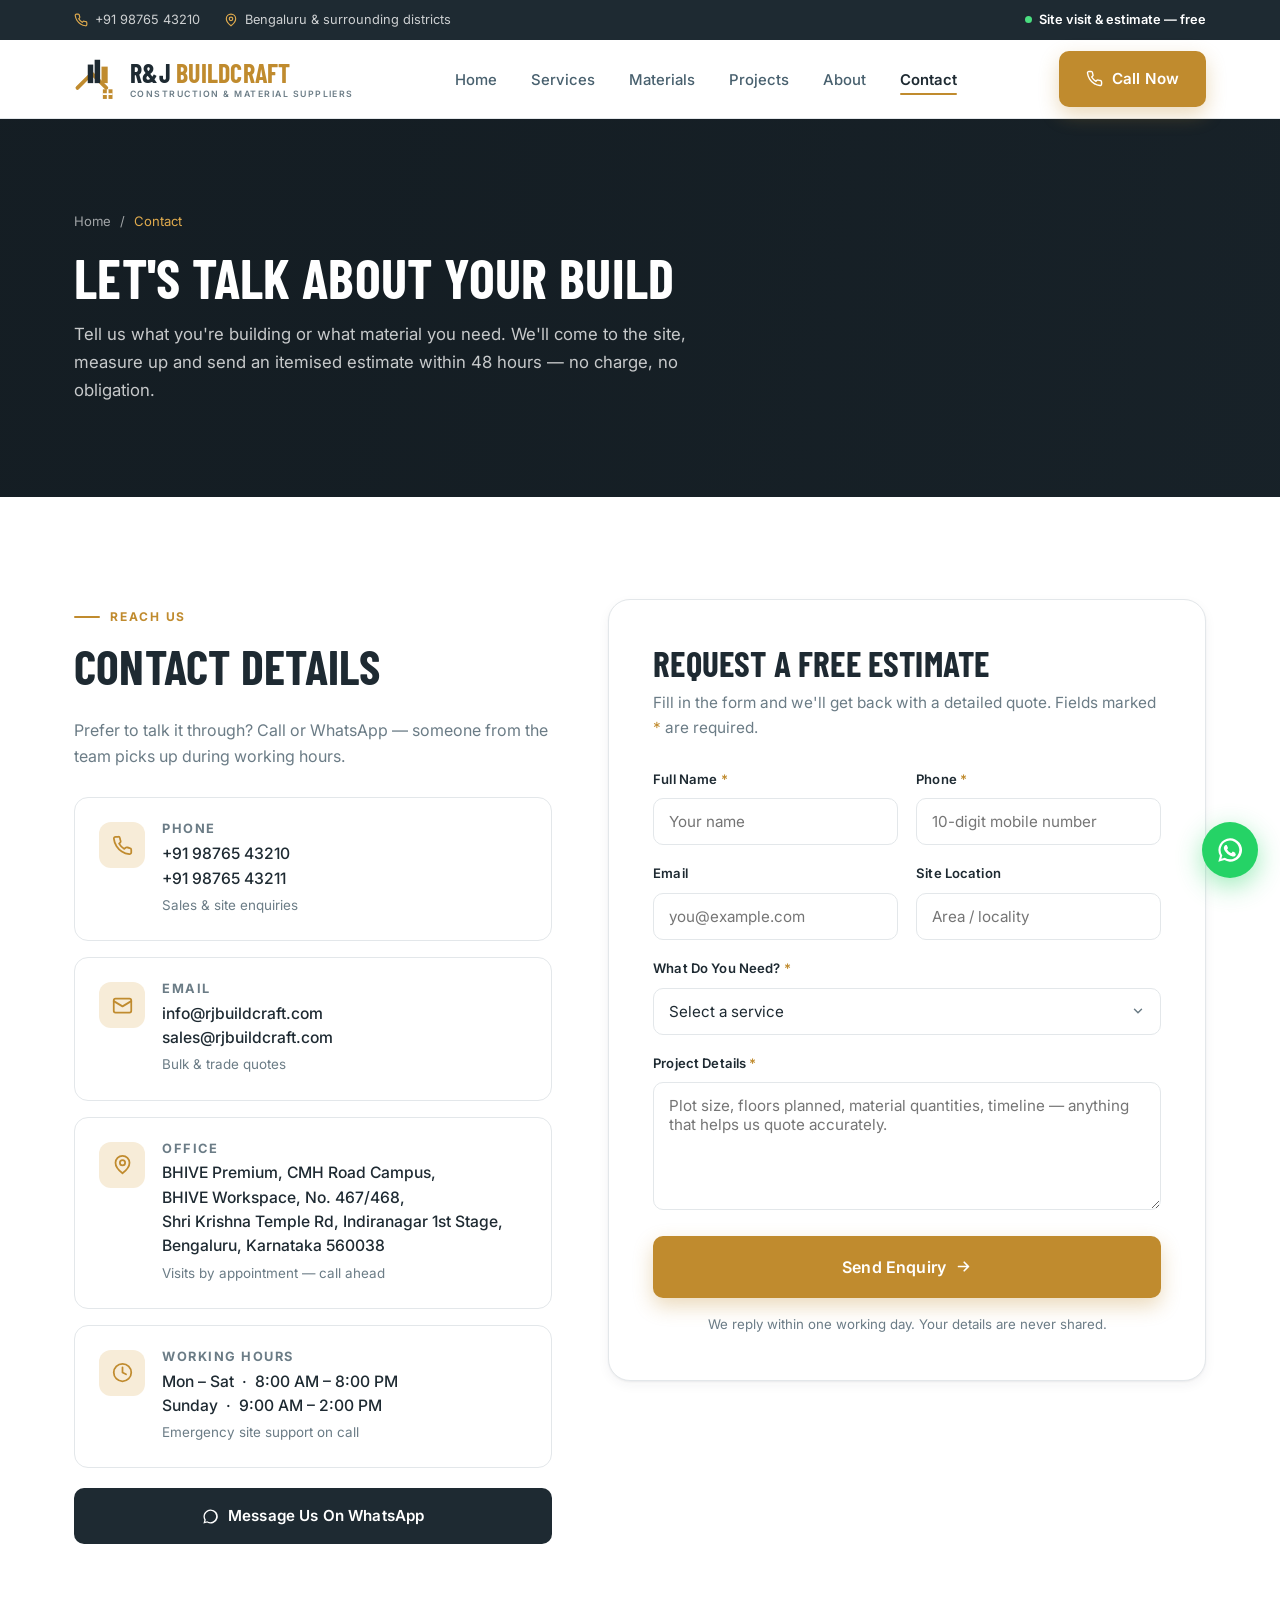
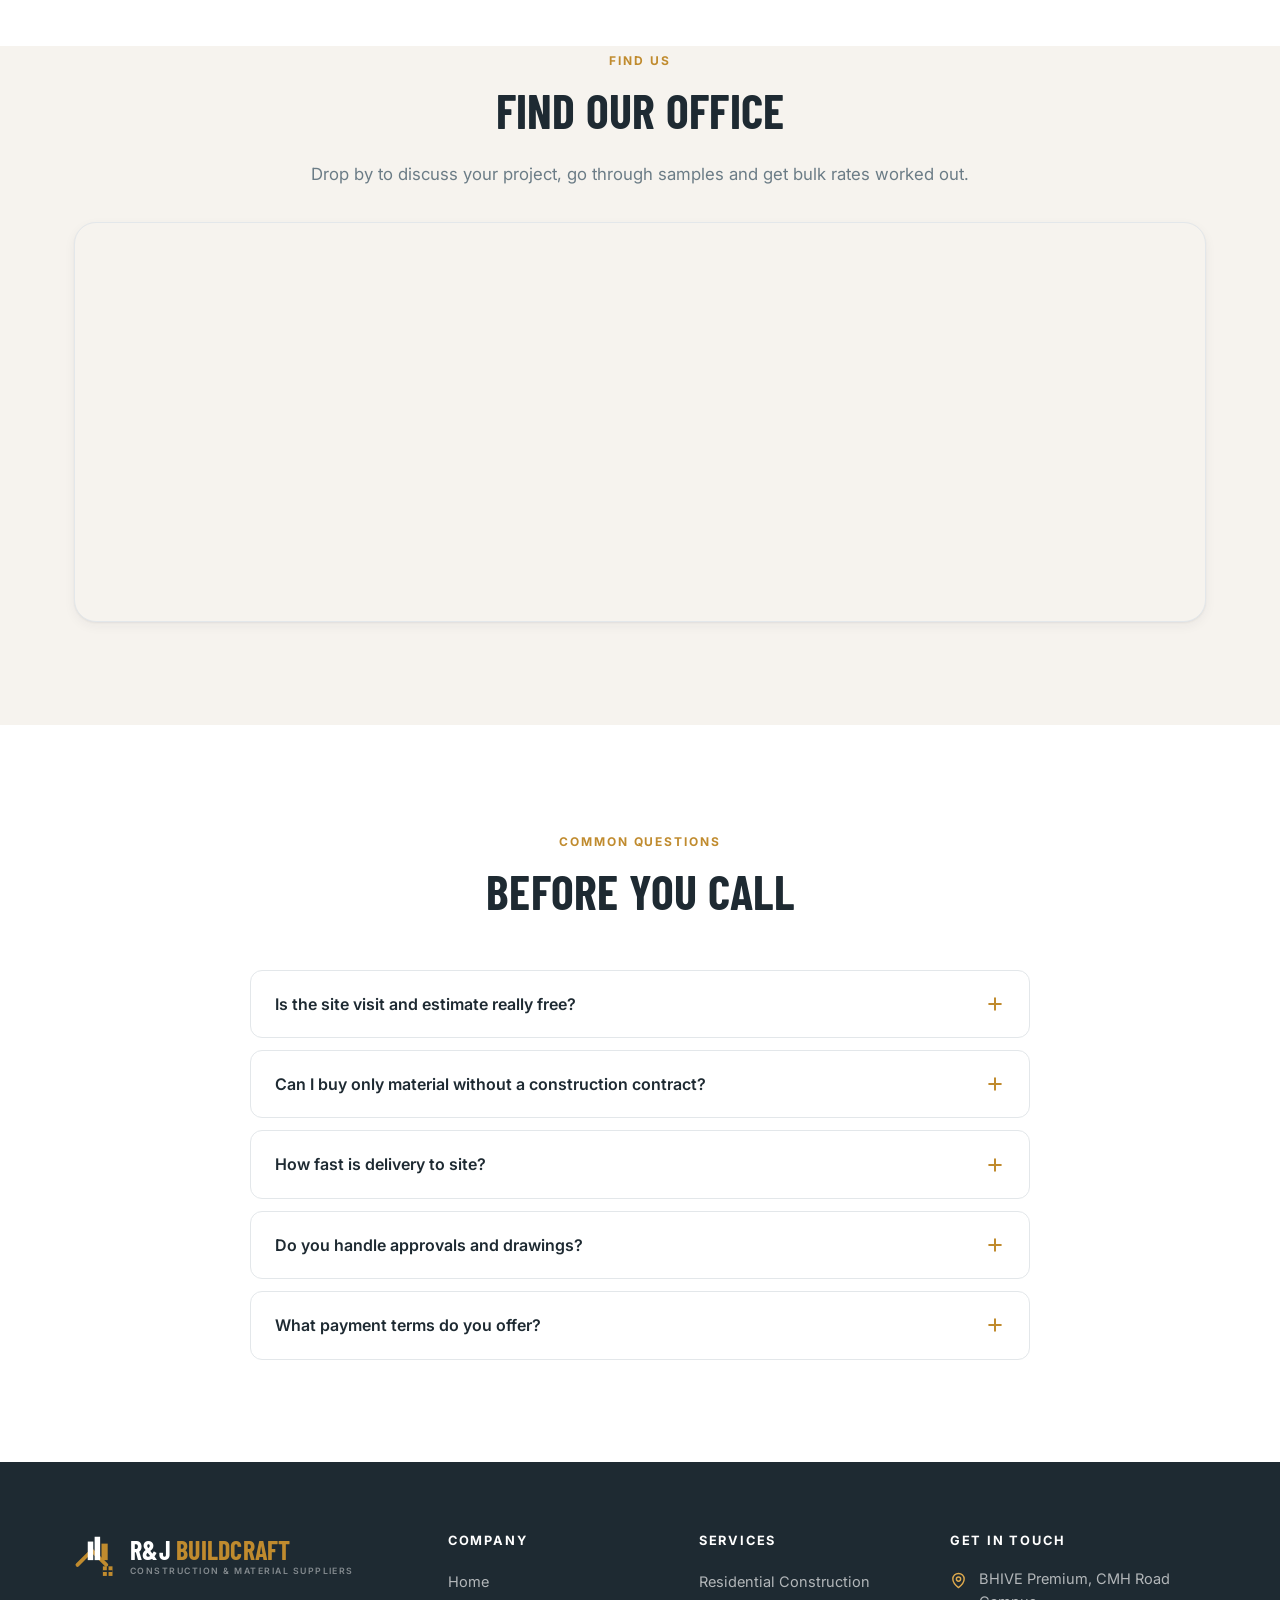
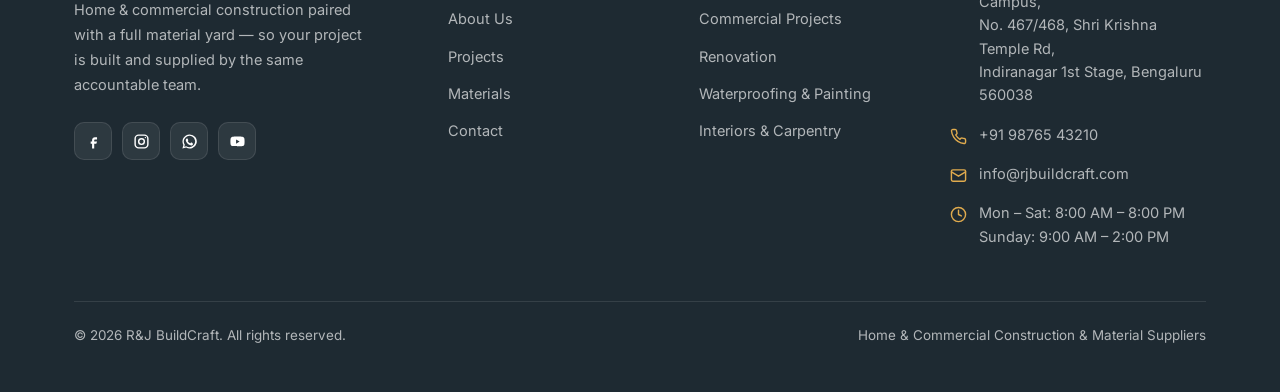
==== commit 2b881738: "Update office address to BHIVE Premium, CMH Road Campus Real address from the client. Also adjusts t" ====
--- a/contact.html
+++ b/contact.html
@@ -6,6 +6,19 @@
 <title>Contact Us | R&amp;J BuildCraft — Construction &amp; Material Suppliers</title>
 <meta name="description" content="Get a free site visit and itemised estimate from R&amp;J BuildCraft. Call, WhatsApp or send us your requirement — construction and material supply across Bengaluru.">
 <meta name="theme-color" content="#1E2A32">
+<link rel="canonical" href="https://randjbuildcraft.com/contact.html">
+<meta property="og:type" content="website">
+<meta property="og:site_name" content="R&amp;J BuildCraft">
+<meta property="og:url" content="https://randjbuildcraft.com/contact.html">
+<meta property="og:title" content="Contact R&amp;J BuildCraft | Free Site Visit &amp; Estimate">
+<meta property="og:description" content="Get a free site visit and itemised estimate from R&amp;J BuildCraft. Call, WhatsApp or send your requirement — construction and material supply across Bengaluru.">
+<meta property="og:image" content="https://images.unsplash.com/photo-1541888946425-d81bb19240f5?auto=format&fit=crop&w=1200&q=80">
+<meta property="og:image:width" content="1200">
+<meta property="og:image:height" content="800">
+<meta name="twitter:card" content="summary_large_image">
+<meta name="twitter:title" content="Contact R&amp;J BuildCraft | Free Site Visit &amp; Estimate">
+<meta name="twitter:description" content="Get a free site visit and itemised estimate from R&amp;J BuildCraft. Call, WhatsApp or send your requirement — construction and material supply across Bengaluru.">
+<meta name="twitter:image" content="https://images.unsplash.com/photo-1541888946425-d81bb19240f5?auto=format&fit=crop&w=1200&q=80">
 <link rel="preconnect" href="https://fonts.googleapis.com">
 <link rel="preconnect" href="https://fonts.gstatic.com" crossorigin>
 <link href="https://fonts.googleapis.com/css2?family=Barlow+Condensed:wght@600;700&family=Inter:wght@400;500;600;700&display=swap" rel="stylesheet">
@@ -119,9 +132,9 @@
           <div class="info-card">
             <span class="info-ico"><svg viewBox="0 0 24 24" fill="none" stroke="currentColor" stroke-width="2" stroke-linecap="round" stroke-linejoin="round"><path d="M20 10c0 6-8 12-8 12s-8-6-8-12a8 8 0 0 1 16 0z"/><circle cx="12" cy="10" r="3"/></svg></span>
             <div>
-              <h3>Office &amp; Yard</h3>
-              <p>No. 24, Main Road, Industrial Area,<br>Bengaluru, Karnataka 560001</p>
-              <small>Walk-ins welcome during working hours</small>
+              <h3>Office</h3>
+              <p>BHIVE Premium, CMH Road Campus,<br>BHIVE Workspace, No. 467/468,<br>Shri Krishna Temple Rd, Indiranagar 1st Stage,<br>Bengaluru, Karnataka 560038</p>
+              <small>Visits by appointment — call ahead</small>
             </div>
           </div>
 
@@ -244,13 +257,13 @@
   <div class="container">
     <div class="section-head center reveal" style="margin-bottom:34px">
       <span class="eyebrow">Find Us</span>
-      <h2>Visit Our Yard</h2>
-      <p>Come see the stock yourself — samples, brands and bulk rates, all in one place.</p>
+      <h2>Find Our Office</h2>
+      <p>Drop by to discuss your project, go through samples and get bulk rates worked out.</p>
     </div>
     <div class="map-wrap reveal">
       <iframe
         title="R&amp;J BuildCraft location map"
-        src="https://www.google.com/maps?q=Bengaluru%2C%20Karnataka&output=embed"
+        src="https://www.google.com/maps?q=467/468%2C%20Shri%20Krishna%20Temple%20Rd%2C%20Indiranagar%201st%20Stage%2C%20Bengaluru%2C%20Karnataka%20560038&output=embed"
         loading="lazy"
         referrerpolicy="no-referrer-when-downgrade"></iframe>
     </div>
@@ -366,7 +379,7 @@
         <ul class="footer-contact">
           <li>
             <svg viewBox="0 0 24 24" fill="none" stroke="currentColor" stroke-width="2" stroke-linecap="round" stroke-linejoin="round"><path d="M20 10c0 6-8 12-8 12s-8-6-8-12a8 8 0 0 1 16 0z"/><circle cx="12" cy="10" r="3"/></svg>
-            <span>No. 24, Main Road, Industrial Area,<br>Bengaluru, Karnataka 560001</span>
+            <span>BHIVE Premium, CMH Road Campus,<br>No. 467/468, Shri Krishna Temple Rd,<br>Indiranagar 1st Stage, Bengaluru 560038</span>
           </li>
           <li>
             <svg viewBox="0 0 24 24" fill="none" stroke="currentColor" stroke-width="2" stroke-linecap="round" stroke-linejoin="round"><path d="M22 16.92v3a2 2 0 0 1-2.18 2 19.79 19.79 0 0 1-8.63-3.07 19.5 19.5 0 0 1-6-6 19.79 19.79 0 0 1-3.07-8.67A2 2 0 0 1 4.11 2h3a2 2 0 0 1 2 1.72c.13.96.36 1.9.7 2.81a2 2 0 0 1-.45 2.11L8.09 9.91a16 16 0 0 0 6 6l1.27-1.27a2 2 0 0 1 2.11-.45c.9.34 1.85.57 2.81.7A2 2 0 0 1 22 16.92z"/></svg>
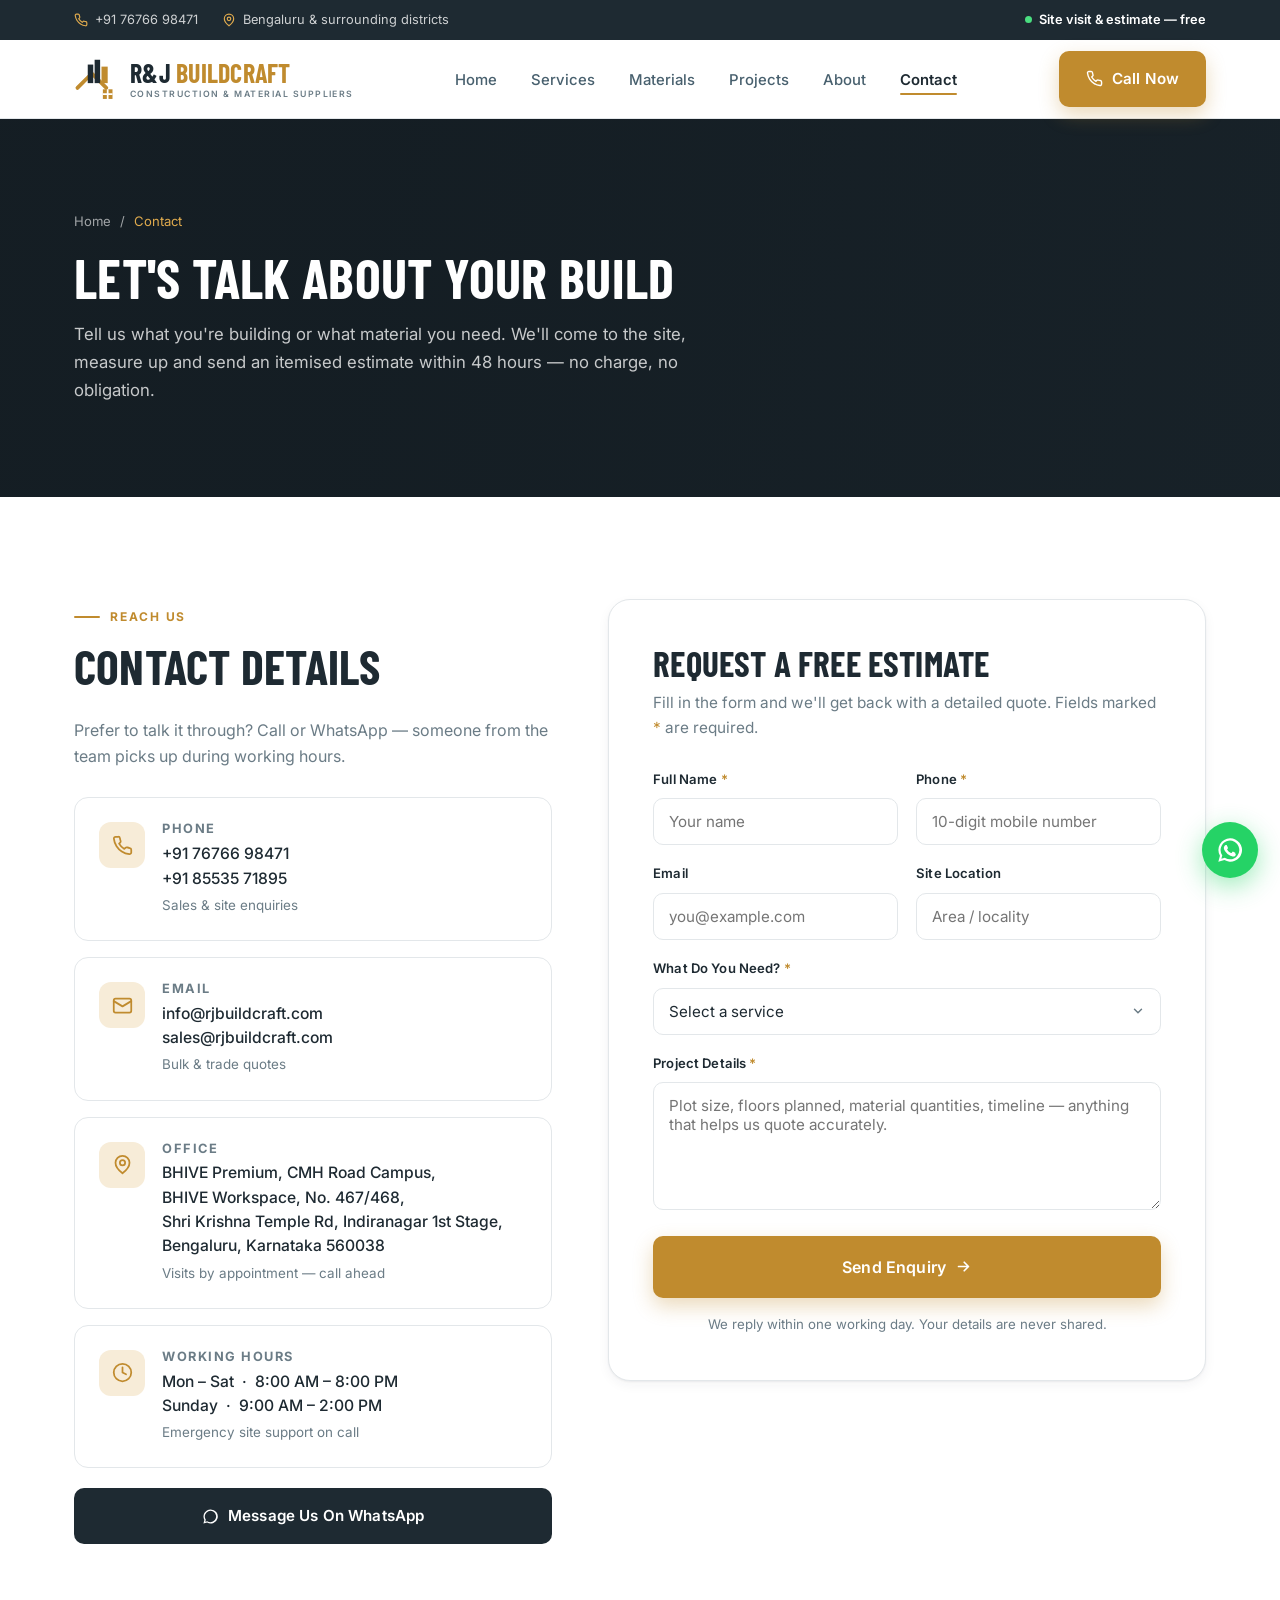
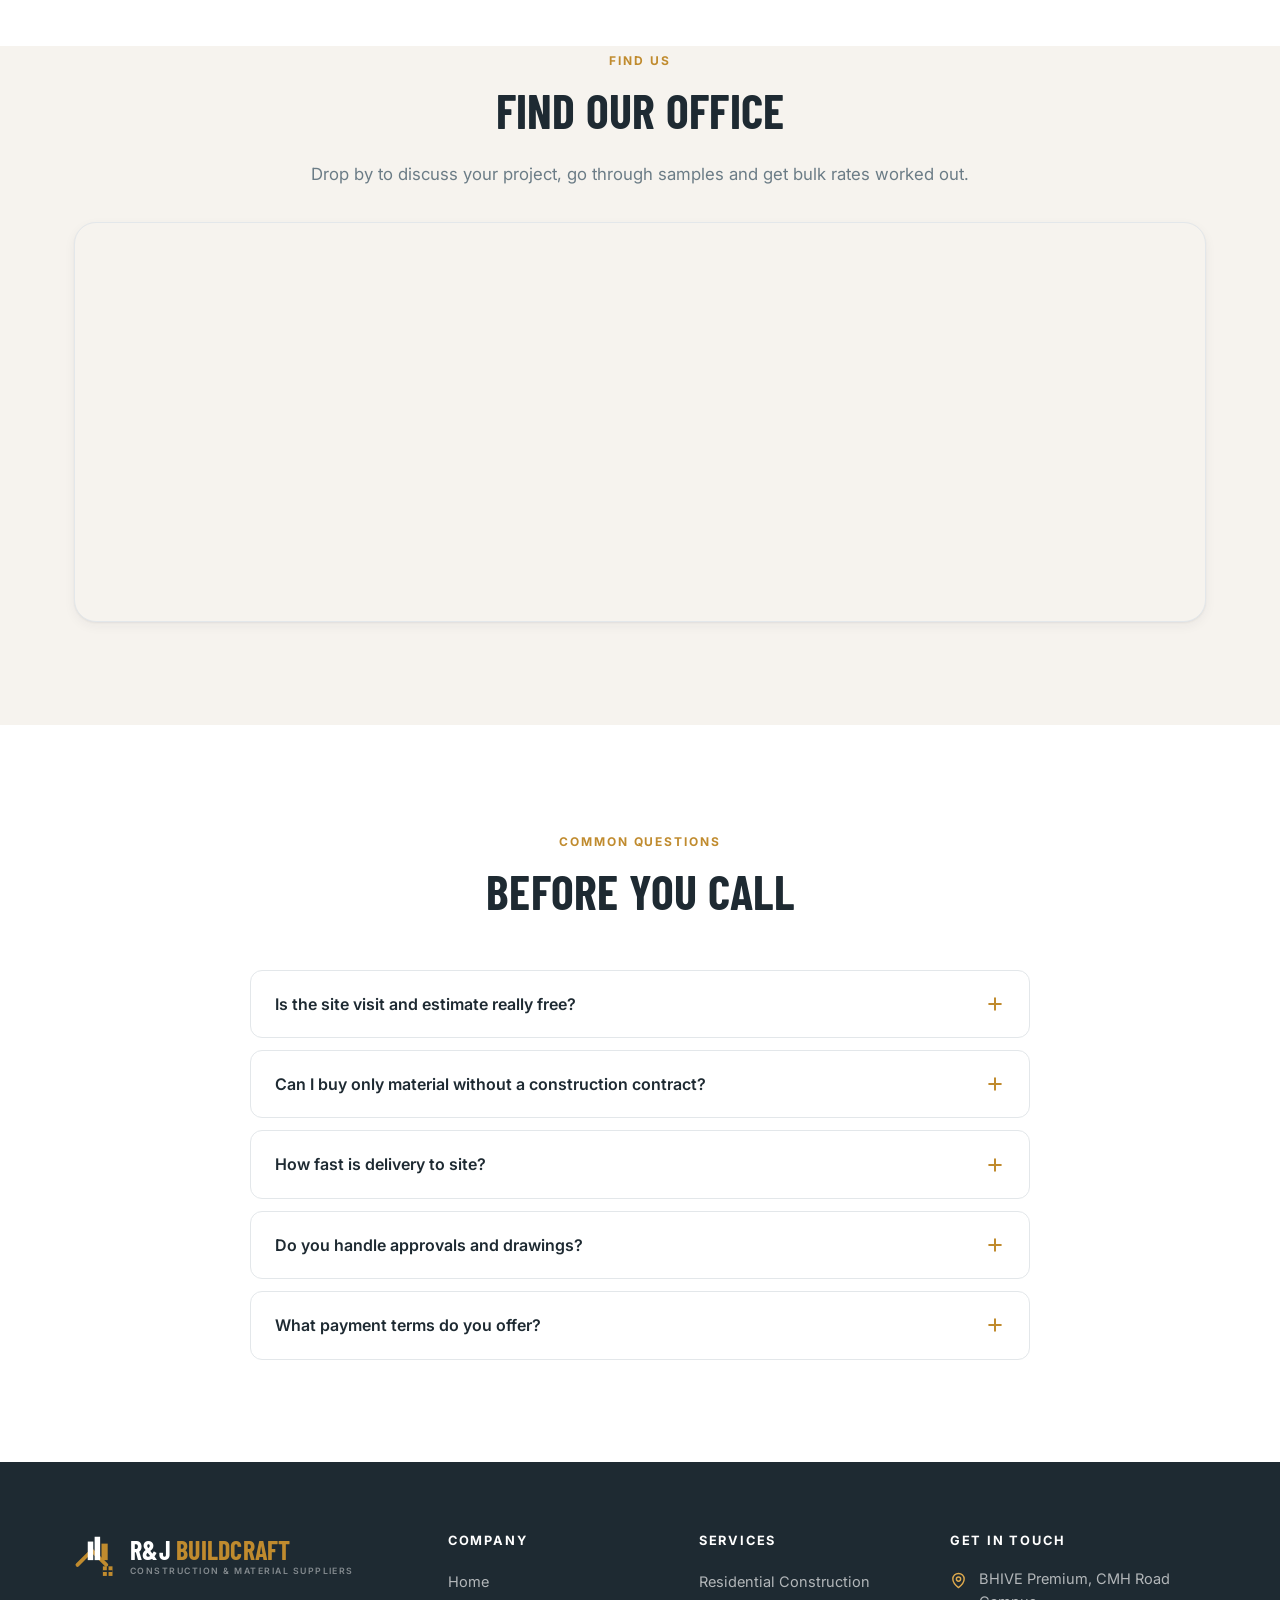
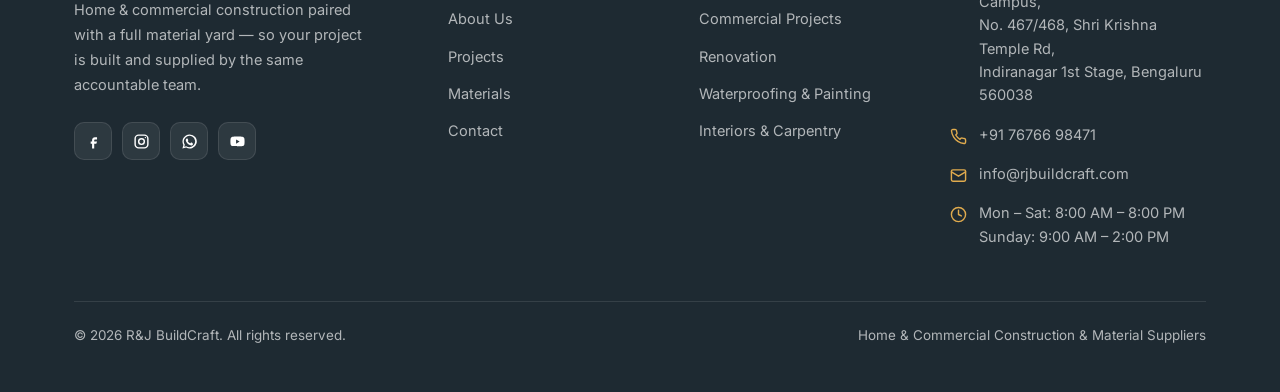
==== commit 23ba5b9d: "Use the client's real phone numbers +91 76766 98471 (primary, also the WhatsApp destination for the " ====
--- a/contact.html
+++ b/contact.html
@@ -32,9 +32,9 @@
   <div class="topbar">
     <div class="container">
       <div class="topbar-list">
-        <a class="topbar-item" href="tel:+919876543210">
+        <a class="topbar-item" href="tel:+917676698471">
           <svg viewBox="0 0 24 24" fill="none" stroke="currentColor" stroke-width="2" stroke-linecap="round" stroke-linejoin="round"><path d="M22 16.92v3a2 2 0 0 1-2.18 2 19.79 19.79 0 0 1-8.63-3.07 19.5 19.5 0 0 1-6-6 19.79 19.79 0 0 1-3.07-8.67A2 2 0 0 1 4.11 2h3a2 2 0 0 1 2 1.72c.13.96.36 1.9.7 2.81a2 2 0 0 1-.45 2.11L8.09 9.91a16 16 0 0 0 6 6l1.27-1.27a2 2 0 0 1 2.11-.45c.9.34 1.85.57 2.81.7A2 2 0 0 1 22 16.92z"/></svg>
-          +91 98765 43210
+          +91 76766 98471
         </a>
         <span class="topbar-item">
           <svg viewBox="0 0 24 24" fill="none" stroke="currentColor" stroke-width="2" stroke-linecap="round" stroke-linejoin="round"><path d="M20 10c0 6-8 12-8 12s-8-6-8-12a8 8 0 0 1 16 0z"/><circle cx="12" cy="10" r="3"/></svg>
@@ -72,7 +72,7 @@
       </ul>
 
       <div class="nav-actions">
-        <a class="btn btn--primary" href="tel:+919876543210">
+        <a class="btn btn--primary" href="tel:+917676698471">
           <svg viewBox="0 0 24 24" fill="none" stroke="currentColor" stroke-width="2" stroke-linecap="round" stroke-linejoin="round"><path d="M22 16.92v3a2 2 0 0 1-2.18 2 19.79 19.79 0 0 1-8.63-3.07 19.5 19.5 0 0 1-6-6 19.79 19.79 0 0 1-3.07-8.67A2 2 0 0 1 4.11 2h3a2 2 0 0 1 2 1.72c.13.96.36 1.9.7 2.81a2 2 0 0 1-.45 2.11L8.09 9.91a16 16 0 0 0 6 6l1.27-1.27a2 2 0 0 1 2.11-.45c.9.34 1.85.57 2.81.7A2 2 0 0 1 22 16.92z"/></svg>
           Call Now
         </a>
@@ -113,8 +113,8 @@
             <span class="info-ico"><svg viewBox="0 0 24 24" fill="none" stroke="currentColor" stroke-width="2" stroke-linecap="round" stroke-linejoin="round"><path d="M22 16.92v3a2 2 0 0 1-2.18 2 19.79 19.79 0 0 1-8.63-3.07 19.5 19.5 0 0 1-6-6 19.79 19.79 0 0 1-3.07-8.67A2 2 0 0 1 4.11 2h3a2 2 0 0 1 2 1.72c.13.96.36 1.9.7 2.81a2 2 0 0 1-.45 2.11L8.09 9.91a16 16 0 0 0 6 6l1.27-1.27a2 2 0 0 1 2.11-.45c.9.34 1.85.57 2.81.7A2 2 0 0 1 22 16.92z"/></svg></span>
             <div>
               <h3>Phone</h3>
-              <a href="tel:+919876543210">+91 98765 43210</a>
-              <a href="tel:+919876543211">+91 98765 43211</a>
+              <a href="tel:+917676698471">+91 76766 98471</a>
+              <a href="tel:+918553571895">+91 85535 71895</a>
               <small>Sales &amp; site enquiries</small>
             </div>
           </div>
@@ -148,7 +148,7 @@
           </div>
         </div>
 
-        <a class="btn btn--dark btn--block" href="https://wa.me/919876543210?text=Hi%20R%26J%20BuildCraft%2C%20I%27d%20like%20an%20estimate." target="_blank" rel="noopener" style="margin-top:20px">
+        <a class="btn btn--dark btn--block" href="https://wa.me/917676698471?text=Hi%20R%26J%20BuildCraft%2C%20I%27d%20like%20an%20estimate." target="_blank" rel="noopener" style="margin-top:20px">
           <svg viewBox="0 0 24 24" fill="currentColor"><path d="M12 2a10 10 0 0 0-8.6 15L2 22l5.2-1.4A10 10 0 1 0 12 2zm0 18a8 8 0 0 1-4.1-1.1l-.3-.2-3 .8.8-2.9-.2-.3A8 8 0 1 1 12 20z"/></svg>
           Message Us On WhatsApp
         </a>
@@ -347,7 +347,7 @@
         <div class="socials">
           <a href="#" aria-label="Facebook"><svg viewBox="0 0 24 24" fill="currentColor"><path d="M14 9h3V6h-3c-2.2 0-4 1.8-4 4v2H8v3h2v7h3v-7h3l1-3h-4v-2c0-.6.4-1 1-1z"/></svg></a>
           <a href="#" aria-label="Instagram"><svg viewBox="0 0 24 24" fill="none" stroke="currentColor" stroke-width="2"><rect x="3" y="3" width="18" height="18" rx="5"/><circle cx="12" cy="12" r="4"/><circle cx="17.5" cy="6.5" r="1" fill="currentColor" stroke="none"/></svg></a>
-          <a href="https://wa.me/919876543210" aria-label="WhatsApp"><svg viewBox="0 0 24 24" fill="currentColor"><path d="M12 2a10 10 0 0 0-8.6 15L2 22l5.2-1.4A10 10 0 1 0 12 2zm0 18a8 8 0 0 1-4.1-1.1l-.3-.2-3 .8.8-2.9-.2-.3A8 8 0 1 1 12 20zm4.4-5.8c-.2-.1-1.4-.7-1.6-.8s-.4-.1-.6.1-.6.8-.8 1-.3.2-.6 0a6.6 6.6 0 0 1-3.2-2.8c-.2-.4.2-.4.6-1.2.1-.1 0-.3 0-.4l-.8-1.9c-.2-.4-.4-.4-.6-.4h-.5a1 1 0 0 0-.7.3 3 3 0 0 0-.9 2.2 5.2 5.2 0 0 0 1.1 2.7 11.8 11.8 0 0 0 4.5 4c1.5.6 2.1.7 2.9.6a2.5 2.5 0 0 0 1.6-1.2 2 2 0 0 0 .1-1.1c0-.1-.2-.2-.5-.3z"/></svg></a>
+          <a href="https://wa.me/917676698471" aria-label="WhatsApp"><svg viewBox="0 0 24 24" fill="currentColor"><path d="M12 2a10 10 0 0 0-8.6 15L2 22l5.2-1.4A10 10 0 1 0 12 2zm0 18a8 8 0 0 1-4.1-1.1l-.3-.2-3 .8.8-2.9-.2-.3A8 8 0 1 1 12 20zm4.4-5.8c-.2-.1-1.4-.7-1.6-.8s-.4-.1-.6.1-.6.8-.8 1-.3.2-.6 0a6.6 6.6 0 0 1-3.2-2.8c-.2-.4.2-.4.6-1.2.1-.1 0-.3 0-.4l-.8-1.9c-.2-.4-.4-.4-.6-.4h-.5a1 1 0 0 0-.7.3 3 3 0 0 0-.9 2.2 5.2 5.2 0 0 0 1.1 2.7 11.8 11.8 0 0 0 4.5 4c1.5.6 2.1.7 2.9.6a2.5 2.5 0 0 0 1.6-1.2 2 2 0 0 0 .1-1.1c0-.1-.2-.2-.5-.3z"/></svg></a>
           <a href="#" aria-label="YouTube"><svg viewBox="0 0 24 24" fill="currentColor"><path d="M22 12s0-3.2-.4-4.7a2.5 2.5 0 0 0-1.8-1.8C18.3 5 12 5 12 5s-6.3 0-7.8.5a2.5 2.5 0 0 0-1.8 1.8C2 8.8 2 12 2 12s0 3.2.4 4.7a2.5 2.5 0 0 0 1.8 1.8C5.7 19 12 19 12 19s6.3 0 7.8-.5a2.5 2.5 0 0 0 1.8-1.8C22 15.2 22 12 22 12zM10 15V9l5 3z"/></svg></a>
         </div>
       </div>
@@ -383,7 +383,7 @@
           </li>
           <li>
             <svg viewBox="0 0 24 24" fill="none" stroke="currentColor" stroke-width="2" stroke-linecap="round" stroke-linejoin="round"><path d="M22 16.92v3a2 2 0 0 1-2.18 2 19.79 19.79 0 0 1-8.63-3.07 19.5 19.5 0 0 1-6-6 19.79 19.79 0 0 1-3.07-8.67A2 2 0 0 1 4.11 2h3a2 2 0 0 1 2 1.72c.13.96.36 1.9.7 2.81a2 2 0 0 1-.45 2.11L8.09 9.91a16 16 0 0 0 6 6l1.27-1.27a2 2 0 0 1 2.11-.45c.9.34 1.85.57 2.81.7A2 2 0 0 1 22 16.92z"/></svg>
-            <a href="tel:+919876543210">+91 98765 43210</a>
+            <a href="tel:+917676698471">+91 76766 98471</a>
           </li>
           <li>
             <svg viewBox="0 0 24 24" fill="none" stroke="currentColor" stroke-width="2" stroke-linecap="round" stroke-linejoin="round"><rect x="2" y="4" width="20" height="16" rx="2"/><path d="m2 7 10 6 10-6"/></svg>
@@ -404,7 +404,7 @@
   </div>
 </footer>
 
-<a class="float-wa" href="https://wa.me/919876543210?text=Hi%20R%26J%20BuildCraft%2C%20I%27d%20like%20an%20estimate." target="_blank" rel="noopener" aria-label="Chat on WhatsApp">
+<a class="float-wa" href="https://wa.me/917676698471?text=Hi%20R%26J%20BuildCraft%2C%20I%27d%20like%20an%20estimate." target="_blank" rel="noopener" aria-label="Chat on WhatsApp">
   <svg viewBox="0 0 24 24" fill="currentColor"><path d="M12 2a10 10 0 0 0-8.6 15L2 22l5.2-1.4A10 10 0 1 0 12 2zm0 18a8 8 0 0 1-4.1-1.1l-.3-.2-3 .8.8-2.9-.2-.3A8 8 0 1 1 12 20zm4.4-5.8c-.2-.1-1.4-.7-1.6-.8s-.4-.1-.6.1-.6.8-.8 1-.3.2-.6 0a6.6 6.6 0 0 1-3.2-2.8c-.2-.4.2-.4.6-1.2.1-.1 0-.3 0-.4l-.8-1.9c-.2-.4-.4-.4-.6-.4h-.5a1 1 0 0 0-.7.3 3 3 0 0 0-.9 2.2 5.2 5.2 0 0 0 1.1 2.7 11.8 11.8 0 0 0 4.5 4c1.5.6 2.1.7 2.9.6a2.5 2.5 0 0 0 1.6-1.2 2 2 0 0 0 .1-1.1c0-.1-.2-.2-.5-.3z"/></svg>
 </a>
 
